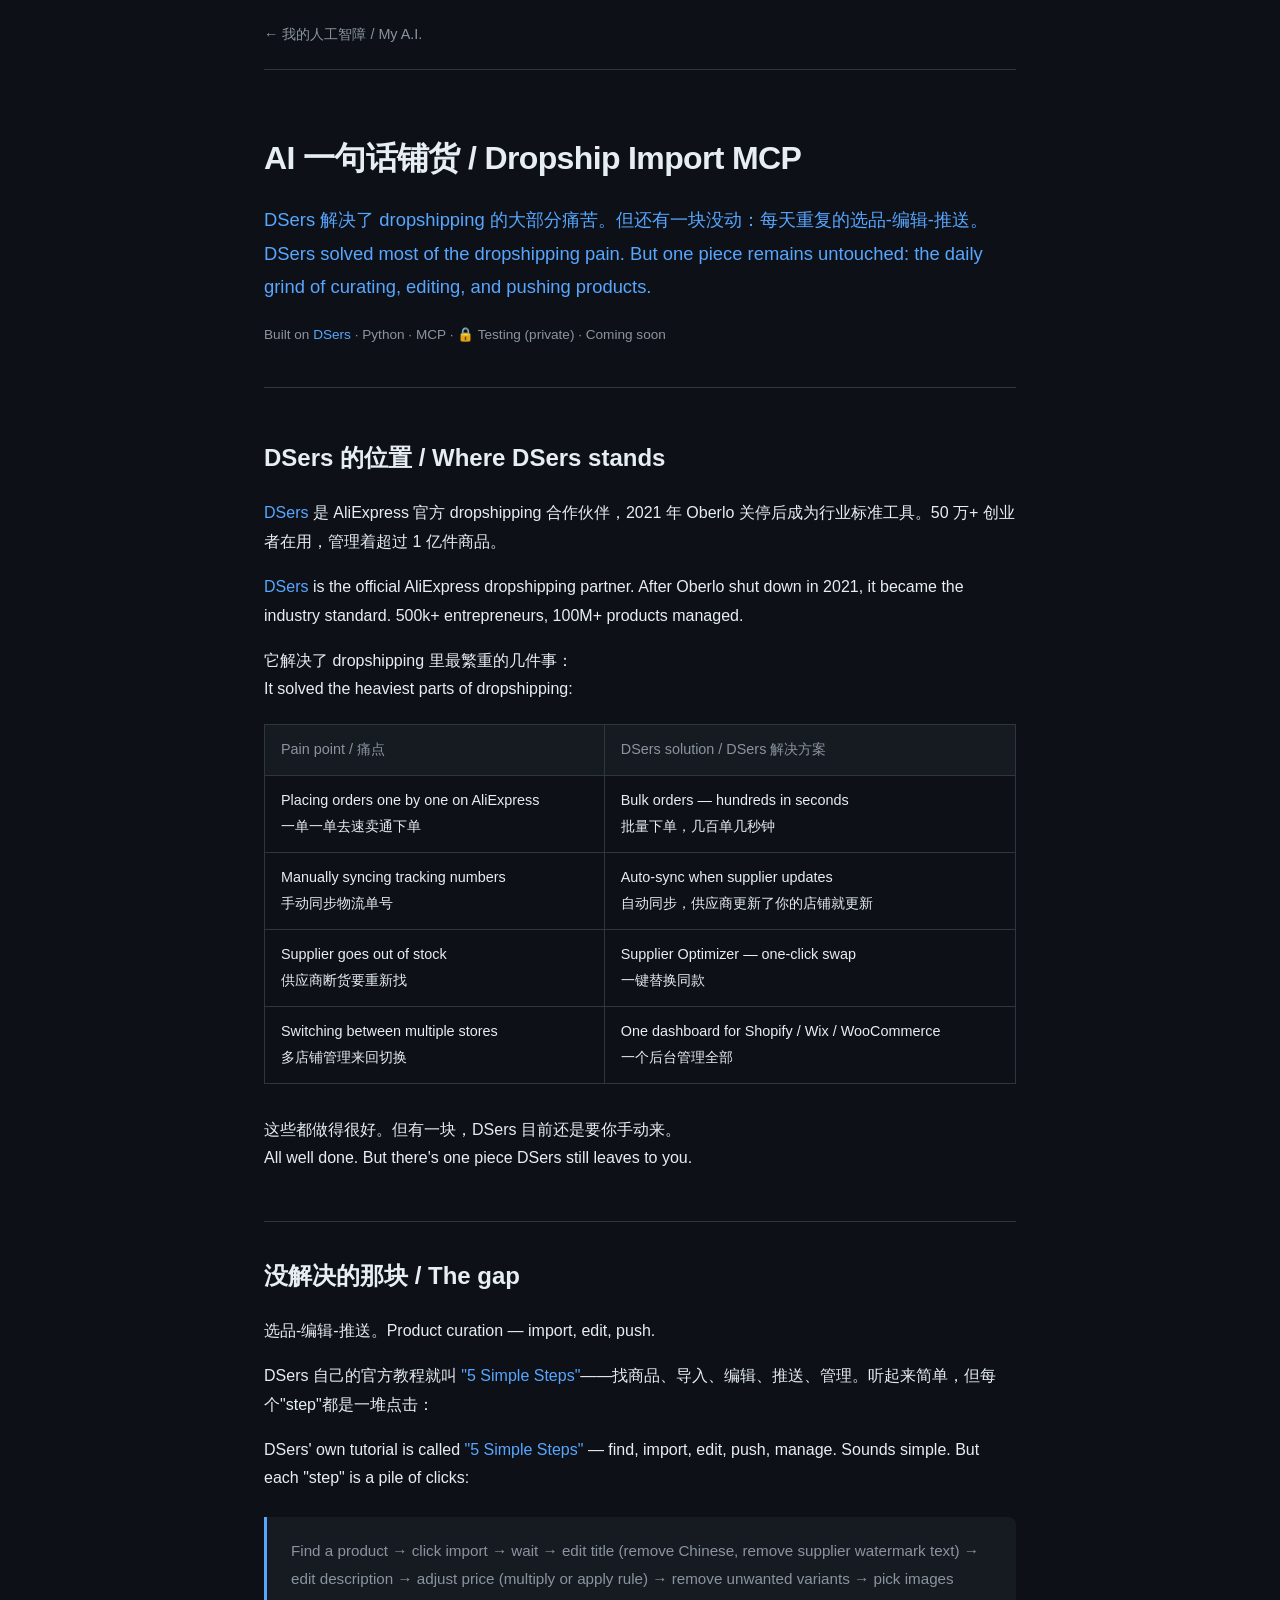
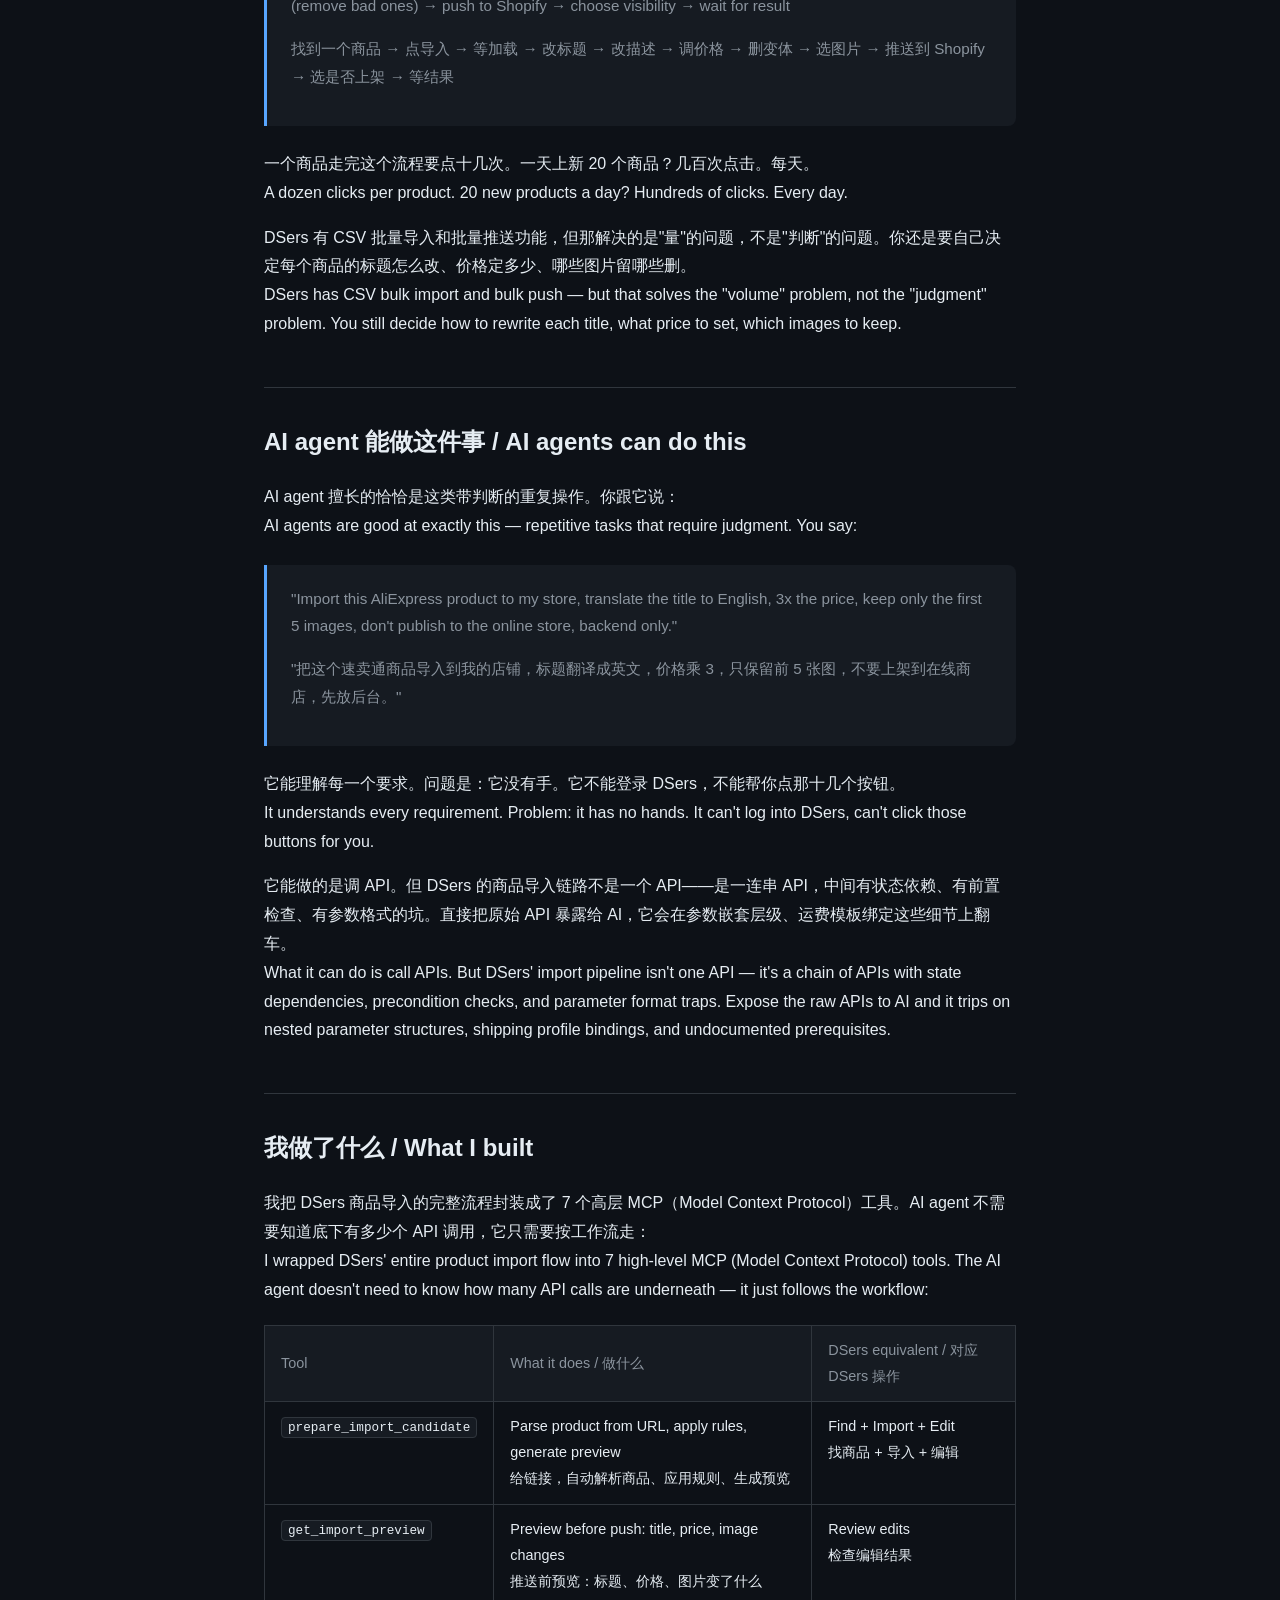
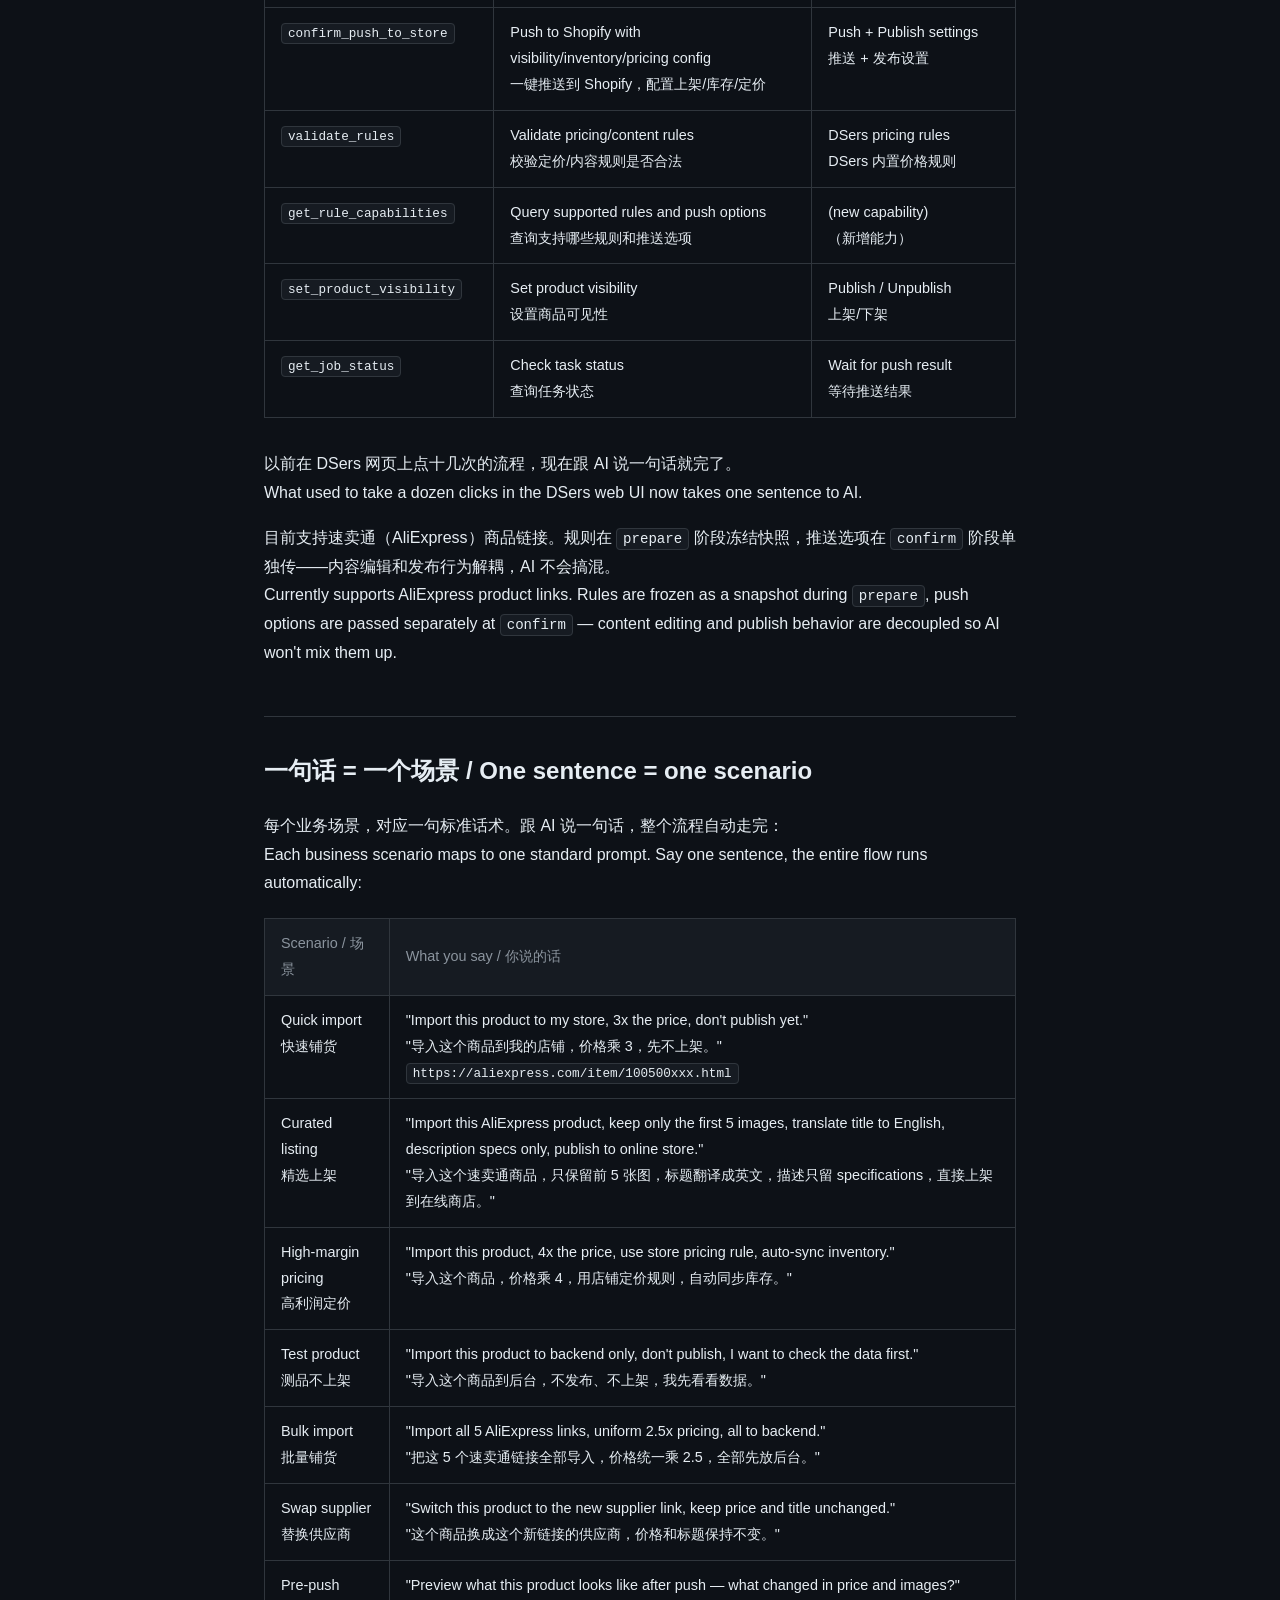
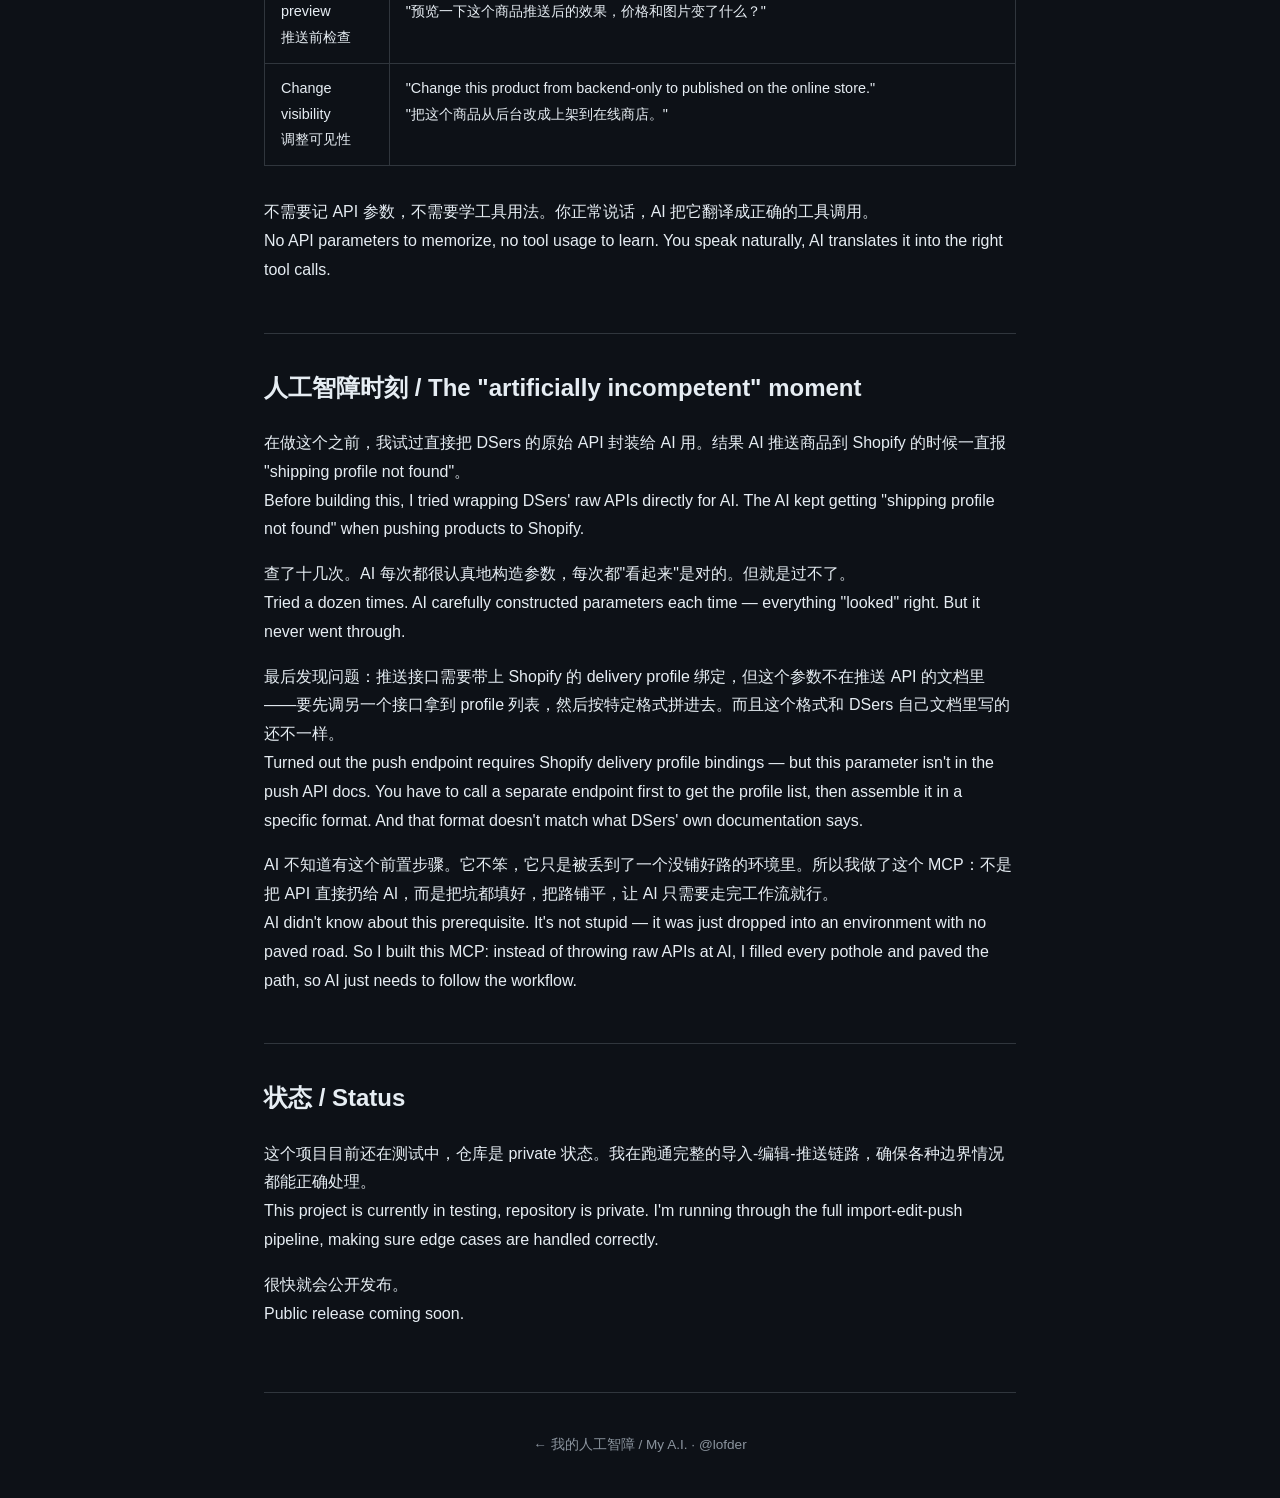
==== dropship-import-mcp/index.html @ 2cf0ccd9 "Initial commit: my-ai-blog with 3 topics - Gateway Stability Patch (网关防崩补丁) - Dropship Import MCP (A" ====
<!DOCTYPE html>
<html lang="zh-CN">
<head>
<meta charset="UTF-8">
<meta name="viewport" content="width=device-width, initial-scale=1.0">
<title>AI 一句话铺货 — 我的人工智障</title>
<link rel="stylesheet" href="../style.css">
</head>
<body>
<div class="container">
  <nav><a href="../">← 我的人工智障 / My A.I.</a></nav>

  <header>
    <h1>AI 一句话铺货 / Dropship Import MCP</h1>
    <div class="subtitle">
      DSers 解决了 dropshipping 的大部分痛苦。但还有一块没动：每天重复的选品-编辑-推送。<br>
      DSers solved most of the dropshipping pain. But one piece remains untouched: the daily grind of curating, editing, and pushing products.
    </div>
    <div class="meta">
      Built on <a href="https://www.dsers.com">DSers</a> · Python · MCP · 🔒 Testing (private) · Coming soon
    </div>
  </header>

  <article>
    <h2>DSers 的位置 / Where DSers stands</h2>

    <p><a href="https://www.dsers.com">DSers</a> 是 AliExpress 官方 dropshipping 合作伙伴，2021 年 Oberlo 关停后成为行业标准工具。50 万+ 创业者在用，管理着超过 1 亿件商品。</p>

    <p><a href="https://www.dsers.com">DSers</a> is the official AliExpress dropshipping partner. After Oberlo shut down in 2021, it became the industry standard. 500k+ entrepreneurs, 100M+ products managed.</p>

    <p>它解决了 dropshipping 里最繁重的几件事：<br>
    It solved the heaviest parts of dropshipping:</p>

    <table class="issue-table">
      <tr><th>Pain point / 痛点</th><th>DSers solution / DSers 解决方案</th></tr>
      <tr><td>Placing orders one by one on AliExpress<br>一单一单去速卖通下单</td><td>Bulk orders — hundreds in seconds<br>批量下单，几百单几秒钟</td></tr>
      <tr><td>Manually syncing tracking numbers<br>手动同步物流单号</td><td>Auto-sync when supplier updates<br>自动同步，供应商更新了你的店铺就更新</td></tr>
      <tr><td>Supplier goes out of stock<br>供应商断货要重新找</td><td>Supplier Optimizer — one-click swap<br>一键替换同款</td></tr>
      <tr><td>Switching between multiple stores<br>多店铺管理来回切换</td><td>One dashboard for Shopify / Wix / WooCommerce<br>一个后台管理全部</td></tr>
    </table>

    <p>这些都做得很好。但有一块，DSers 目前还是要你手动来。<br>
    All well done. But there's one piece DSers still leaves to you.</p>

    <h2>没解决的那块 / The gap</h2>

    <p>选品-编辑-推送。Product curation — import, edit, push.</p>

    <p>DSers 自己的官方教程就叫 <a href="https://www.dsers.com/blog/dsers-for-new-dropshippers-find-import-edit-push-products-in-5-simple-steps/">"5 Simple Steps"</a>——找商品、导入、编辑、推送、管理。听起来简单，但每个"step"都是一堆点击：</p>

    <p>DSers' own tutorial is called <a href="https://www.dsers.com/blog/dsers-for-new-dropshippers-find-import-edit-push-products-in-5-simple-steps/">"5 Simple Steps"</a> — find, import, edit, push, manage. Sounds simple. But each "step" is a pile of clicks:</p>

    <div class="callout">
      <p>Find a product → click import → wait → edit title (remove Chinese, remove supplier watermark text) → edit description → adjust price (multiply or apply rule) → remove unwanted variants → pick images (remove bad ones) → push to Shopify → choose visibility → wait for result</p>
      <p>找到一个商品 → 点导入 → 等加载 → 改标题 → 改描述 → 调价格 → 删变体 → 选图片 → 推送到 Shopify → 选是否上架 → 等结果</p>
    </div>

    <p>一个商品走完这个流程要点十几次。一天上新 20 个商品？几百次点击。每天。<br>
    A dozen clicks per product. 20 new products a day? Hundreds of clicks. Every day.</p>

    <p>DSers 有 CSV 批量导入和批量推送功能，但那解决的是"量"的问题，不是"判断"的问题。你还是要自己决定每个商品的标题怎么改、价格定多少、哪些图片留哪些删。<br>
    DSers has CSV bulk import and bulk push — but that solves the "volume" problem, not the "judgment" problem. You still decide how to rewrite each title, what price to set, which images to keep.</p>

    <h2>AI agent 能做这件事 / AI agents can do this</h2>

    <p>AI agent 擅长的恰恰是这类带判断的重复操作。你跟它说：<br>
    AI agents are good at exactly this — repetitive tasks that require judgment. You say:</p>

    <div class="callout">
      <p>"Import this AliExpress product to my store, translate the title to English, 3x the price, keep only the first 5 images, don't publish to the online store, backend only."</p>
      <p>"把这个速卖通商品导入到我的店铺，标题翻译成英文，价格乘 3，只保留前 5 张图，不要上架到在线商店，先放后台。"</p>
    </div>

    <p>它能理解每一个要求。问题是：它没有手。它不能登录 DSers，不能帮你点那十几个按钮。<br>
    It understands every requirement. Problem: it has no hands. It can't log into DSers, can't click those buttons for you.</p>

    <p>它能做的是调 API。但 DSers 的商品导入链路不是一个 API——是一连串 API，中间有状态依赖、有前置检查、有参数格式的坑。直接把原始 API 暴露给 AI，它会在参数嵌套层级、运费模板绑定这些细节上翻车。<br>
    What it can do is call APIs. But DSers' import pipeline isn't one API — it's a chain of APIs with state dependencies, precondition checks, and parameter format traps. Expose the raw APIs to AI and it trips on nested parameter structures, shipping profile bindings, and undocumented prerequisites.</p>

    <h2>我做了什么 / What I built</h2>

    <p>我把 DSers 商品导入的完整流程封装成了 7 个高层 MCP（Model Context Protocol）工具。AI agent 不需要知道底下有多少个 API 调用，它只需要按工作流走：<br>
    I wrapped DSers' entire product import flow into 7 high-level MCP (Model Context Protocol) tools. The AI agent doesn't need to know how many API calls are underneath — it just follows the workflow:</p>

    <table class="issue-table">
      <tr><th>Tool</th><th>What it does / 做什么</th><th>DSers equivalent / 对应 DSers 操作</th></tr>
      <tr><td><code>prepare_import_candidate</code></td><td>Parse product from URL, apply rules, generate preview<br>给链接，自动解析商品、应用规则、生成预览</td><td>Find + Import + Edit<br>找商品 + 导入 + 编辑</td></tr>
      <tr><td><code>get_import_preview</code></td><td>Preview before push: title, price, image changes<br>推送前预览：标题、价格、图片变了什么</td><td>Review edits<br>检查编辑结果</td></tr>
      <tr><td><code>confirm_push_to_store</code></td><td>Push to Shopify with visibility/inventory/pricing config<br>一键推送到 Shopify，配置上架/库存/定价</td><td>Push + Publish settings<br>推送 + 发布设置</td></tr>
      <tr><td><code>validate_rules</code></td><td>Validate pricing/content rules<br>校验定价/内容规则是否合法</td><td>DSers pricing rules<br>DSers 内置价格规则</td></tr>
      <tr><td><code>get_rule_capabilities</code></td><td>Query supported rules and push options<br>查询支持哪些规则和推送选项</td><td>(new capability)<br>（新增能力）</td></tr>
      <tr><td><code>set_product_visibility</code></td><td>Set product visibility<br>设置商品可见性</td><td>Publish / Unpublish<br>上架/下架</td></tr>
      <tr><td><code>get_job_status</code></td><td>Check task status<br>查询任务状态</td><td>Wait for push result<br>等待推送结果</td></tr>
    </table>

    <p>以前在 DSers 网页上点十几次的流程，现在跟 AI 说一句话就完了。<br>
    What used to take a dozen clicks in the DSers web UI now takes one sentence to AI.</p>

    <p>目前支持速卖通（AliExpress）商品链接。规则在 <code>prepare</code> 阶段冻结快照，推送选项在 <code>confirm</code> 阶段单独传——内容编辑和发布行为解耦，AI 不会搞混。<br>
    Currently supports AliExpress product links. Rules are frozen as a snapshot during <code>prepare</code>, push options are passed separately at <code>confirm</code> — content editing and publish behavior are decoupled so AI won't mix them up.</p>

    <h2>一句话 = 一个场景 / One sentence = one scenario</h2>

    <p>每个业务场景，对应一句标准话术。跟 AI 说一句话，整个流程自动走完：<br>
    Each business scenario maps to one standard prompt. Say one sentence, the entire flow runs automatically:</p>

    <table class="issue-table">
      <tr><th>Scenario / 场景</th><th>What you say / 你说的话</th></tr>
      <tr><td>Quick import<br>快速铺货</td><td>"Import this product to my store, 3x the price, don't publish yet."<br>"导入这个商品到我的店铺，价格乘 3，先不上架。"<br><code>https://aliexpress.com/item/100500xxx.html</code></td></tr>
      <tr><td>Curated listing<br>精选上架</td><td>"Import this AliExpress product, keep only the first 5 images, translate title to English, description specs only, publish to online store."<br>"导入这个速卖通商品，只保留前 5 张图，标题翻译成英文，描述只留 specifications，直接上架到在线商店。"</td></tr>
      <tr><td>High-margin pricing<br>高利润定价</td><td>"Import this product, 4x the price, use store pricing rule, auto-sync inventory."<br>"导入这个商品，价格乘 4，用店铺定价规则，自动同步库存。"</td></tr>
      <tr><td>Test product<br>测品不上架</td><td>"Import this product to backend only, don't publish, I want to check the data first."<br>"导入这个商品到后台，不发布、不上架，我先看看数据。"</td></tr>
      <tr><td>Bulk import<br>批量铺货</td><td>"Import all 5 AliExpress links, uniform 2.5x pricing, all to backend."<br>"把这 5 个速卖通链接全部导入，价格统一乘 2.5，全部先放后台。"</td></tr>
      <tr><td>Swap supplier<br>替换供应商</td><td>"Switch this product to the new supplier link, keep price and title unchanged."<br>"这个商品换成这个新链接的供应商，价格和标题保持不变。"</td></tr>
      <tr><td>Pre-push preview<br>推送前检查</td><td>"Preview what this product looks like after push — what changed in price and images?"<br>"预览一下这个商品推送后的效果，价格和图片变了什么？"</td></tr>
      <tr><td>Change visibility<br>调整可见性</td><td>"Change this product from backend-only to published on the online store."<br>"把这个商品从后台改成上架到在线商店。"</td></tr>
    </table>

    <p>不需要记 API 参数，不需要学工具用法。你正常说话，AI 把它翻译成正确的工具调用。<br>
    No API parameters to memorize, no tool usage to learn. You speak naturally, AI translates it into the right tool calls.</p>

    <h2>人工智障时刻 / The "artificially incompetent" moment</h2>

    <p>在做这个之前，我试过直接把 DSers 的原始 API 封装给 AI 用。结果 AI 推送商品到 Shopify 的时候一直报 "shipping profile not found"。<br>
    Before building this, I tried wrapping DSers' raw APIs directly for AI. The AI kept getting "shipping profile not found" when pushing products to Shopify.</p>

    <p>查了十几次。AI 每次都很认真地构造参数，每次都"看起来"是对的。但就是过不了。<br>
    Tried a dozen times. AI carefully constructed parameters each time — everything "looked" right. But it never went through.</p>

    <p>最后发现问题：推送接口需要带上 Shopify 的 delivery profile 绑定，但这个参数不在推送 API 的文档里——要先调另一个接口拿到 profile 列表，然后按特定格式拼进去。而且这个格式和 DSers 自己文档里写的还不一样。<br>
    Turned out the push endpoint requires Shopify delivery profile bindings — but this parameter isn't in the push API docs. You have to call a separate endpoint first to get the profile list, then assemble it in a specific format. And that format doesn't match what DSers' own documentation says.</p>

    <p>AI 不知道有这个前置步骤。它不笨，它只是被丢到了一个没铺好路的环境里。所以我做了这个 MCP：不是把 API 直接扔给 AI，而是把坑都填好，把路铺平，让 AI 只需要走完工作流就行。<br>
    AI didn't know about this prerequisite. It's not stupid — it was just dropped into an environment with no paved road. So I built this MCP: instead of throwing raw APIs at AI, I filled every pothole and paved the path, so AI just needs to follow the workflow.</p>

    <h2>状态 / Status</h2>

    <p>这个项目目前还在测试中，仓库是 private 状态。我在跑通完整的导入-编辑-推送链路，确保各种边界情况都能正确处理。<br>
    This project is currently in testing, repository is private. I'm running through the full import-edit-push pipeline, making sure edge cases are handled correctly.</p>

    <p>很快就会公开发布。<br>
    Public release coming soon.</p>

  </article>

  <footer>
    <a href="../">← 我的人工智障 / My A.I.</a> · <a href="https://github.com/lofder">@lofder</a>
  </footer>
</div>
</body>
</html>
---- style.css ----
:root {
  --bg: #0d1117;
  --surface: #161b22;
  --border: #30363d;
  --text: #e6edf3;
  --text-secondary: #8b949e;
  --accent: #58a6ff;
  --accent-hover: #79c0ff;
  --tag-bg: #1f2937;
  --tag-text: #9ca3af;
  --red: #f85149;
  --green: #3fb950;
  --yellow: #d29922;
}

* { margin: 0; padding: 0; box-sizing: border-box; }

body {
  font-family: -apple-system, BlinkMacSystemFont, "Segoe UI", "Noto Sans SC", sans-serif;
  background: var(--bg);
  color: var(--text);
  line-height: 1.8;
}

.container { max-width: 800px; margin: 0 auto; padding: 0 24px; }

/* --- Navigation (article pages) --- */
nav {
  padding: 20px 0;
  border-bottom: 1px solid var(--border);
}
nav a {
  color: var(--text-secondary);
  text-decoration: none;
  font-size: 0.9em;
}
nav a:hover { color: var(--accent); }

/* --- Header --- */
header {
  padding: 60px 0 40px;
  border-bottom: 1px solid var(--border);
}

header h1 {
  font-size: 2em;
  font-weight: 700;
  margin-bottom: 16px;
  letter-spacing: -0.02em;
}

header h1 .zh { display: block; }
header h1 .en {
  display: block;
  font-size: 0.55em;
  color: var(--text-secondary);
  font-weight: 400;
  margin-top: 8px;
}

header .tagline {
  font-size: 1.1em;
  color: var(--text-secondary);
  max-width: 560px;
  margin: 0 auto;
}

header .subtitle {
  font-size: 1.15em;
  color: var(--accent);
  font-weight: 500;
  margin-bottom: 20px;
}

header .meta {
  font-size: 0.85em;
  color: var(--text-secondary);
}
header .meta a { color: var(--accent); text-decoration: none; }

/* --- Homepage: topics --- */
.topics {
  padding: 60px 0;
}

.topics h2 {
  font-size: 1.1em;
  color: var(--text-secondary);
  font-weight: 400;
  text-transform: uppercase;
  letter-spacing: 0.08em;
  margin-bottom: 32px;
}

.topic-card {
  display: block;
  background: var(--surface);
  border: 1px solid var(--border);
  border-radius: 12px;
  padding: 32px;
  margin-bottom: 20px;
  text-decoration: none;
  color: var(--text);
  transition: border-color 0.2s, transform 0.2s;
}

.topic-card:hover {
  border-color: var(--accent);
  transform: translateY(-2px);
}

.topic-card h3 {
  font-size: 1.4em;
  margin-bottom: 12px;
  color: var(--accent);
}

.topic-card p {
  color: var(--text-secondary);
  font-size: 0.95em;
  margin-bottom: 16px;
}

.topic-card .tags {
  display: flex;
  gap: 8px;
  flex-wrap: wrap;
}

.topic-card .tag {
  font-size: 0.75em;
  padding: 4px 10px;
  background: var(--tag-bg);
  color: var(--tag-text);
  border-radius: 20px;
}

/* --- Homepage: about --- */
.about {
  padding: 60px 0;
  border-top: 1px solid var(--border);
}

.about h2 {
  font-size: 1.3em;
  margin-bottom: 20px;
}

.about p {
  color: var(--text-secondary);
  margin-bottom: 16px;
}

.about a { color: var(--accent); text-decoration: none; }
.about a:hover { color: var(--accent-hover); text-decoration: underline; }

/* --- Article pages --- */
article { padding: 48px 0; }

article h2 {
  font-size: 1.5em;
  margin: 48px 0 20px;
  padding-top: 32px;
  border-top: 1px solid var(--border);
}

article h2:first-child { border-top: none; padding-top: 0; margin-top: 0; }

article h3 {
  font-size: 1.15em;
  margin: 32px 0 12px;
  color: var(--accent);
}

article p {
  margin-bottom: 16px;
  color: var(--text);
}

article p.secondary { color: var(--text-secondary); }

article ul, article ol {
  margin: 0 0 16px 24px;
  color: var(--text);
}

article li { margin-bottom: 6px; }

article a { color: var(--accent); text-decoration: none; }
article a:hover { text-decoration: underline; }

article code {
  font-family: "SF Mono", "Fira Code", monospace;
  font-size: 0.88em;
  background: var(--surface);
  padding: 2px 6px;
  border-radius: 4px;
  border: 1px solid var(--border);
}

article pre {
  background: var(--surface);
  border: 1px solid var(--border);
  border-radius: 8px;
  padding: 20px;
  overflow-x: auto;
  margin: 16px 0 24px;
  font-family: "SF Mono", "Fira Code", monospace;
  font-size: 0.88em;
  line-height: 1.6;
}

article pre code {
  background: none;
  border: none;
  padding: 0;
}

/* --- Tables --- */
.issue-table {
  width: 100%;
  border-collapse: collapse;
  margin: 20px 0 32px;
  font-size: 0.9em;
}

.issue-table th {
  text-align: left;
  padding: 12px 16px;
  background: var(--surface);
  border: 1px solid var(--border);
  color: var(--text-secondary);
  font-weight: 500;
}

.issue-table td {
  padding: 12px 16px;
  border: 1px solid var(--border);
  vertical-align: top;
}

.issue-table td a { color: var(--accent); }

/* --- Compare grid (2x2 cards) --- */
.compare-grid {
  display: grid;
  grid-template-columns: 1fr 1fr;
  gap: 16px;
  margin: 20px 0 32px;
}

.compare-card {
  background: var(--surface);
  border: 1px solid var(--border);
  border-radius: 10px;
  padding: 24px;
}

.compare-card h4 {
  font-size: 1em;
  margin-bottom: 10px;
}

.compare-card p {
  font-size: 0.9em;
  color: var(--text-secondary);
  margin-bottom: 12px;
}

.compare-card .ref {
  font-size: 0.8em;
  color: var(--text-secondary);
}

.compare-card .ref a { color: var(--accent); }

/* --- Before/After table --- */
.before-after {
  width: 100%;
  border-collapse: collapse;
  margin: 20px 0 32px;
}

.before-after th {
  padding: 12px 16px;
  text-align: left;
  font-weight: 600;
}

.before-after th:first-child {
  background: rgba(248, 81, 73, 0.1);
  color: var(--red);
  border: 1px solid rgba(248, 81, 73, 0.2);
}

.before-after th:last-child {
  background: rgba(63, 185, 80, 0.1);
  color: var(--green);
  border: 1px solid rgba(63, 185, 80, 0.2);
}

.before-after td {
  padding: 10px 16px;
  border: 1px solid var(--border);
  font-size: 0.9em;
}

/* --- Callout box --- */
.callout {
  background: var(--surface);
  border-left: 3px solid var(--accent);
  padding: 20px 24px;
  margin: 24px 0;
  border-radius: 0 8px 8px 0;
}

.callout.warn { border-left-color: var(--yellow); }

.callout p {
  font-size: 0.95em;
  color: var(--text-secondary);
}

/* --- Footer --- */
footer {
  padding: 40px 0;
  text-align: center;
  color: var(--text-secondary);
  font-size: 0.85em;
  border-top: 1px solid var(--border);
}

footer a { color: var(--text-secondary); text-decoration: none; }
footer a:hover { color: var(--accent); }

/* --- Responsive --- */
@media (max-width: 640px) {
  .compare-grid { grid-template-columns: 1fr; }
  header h1 { font-size: 1.5em; }
  .topic-card { padding: 24px; }
  header { padding: 48px 0 32px; }
}
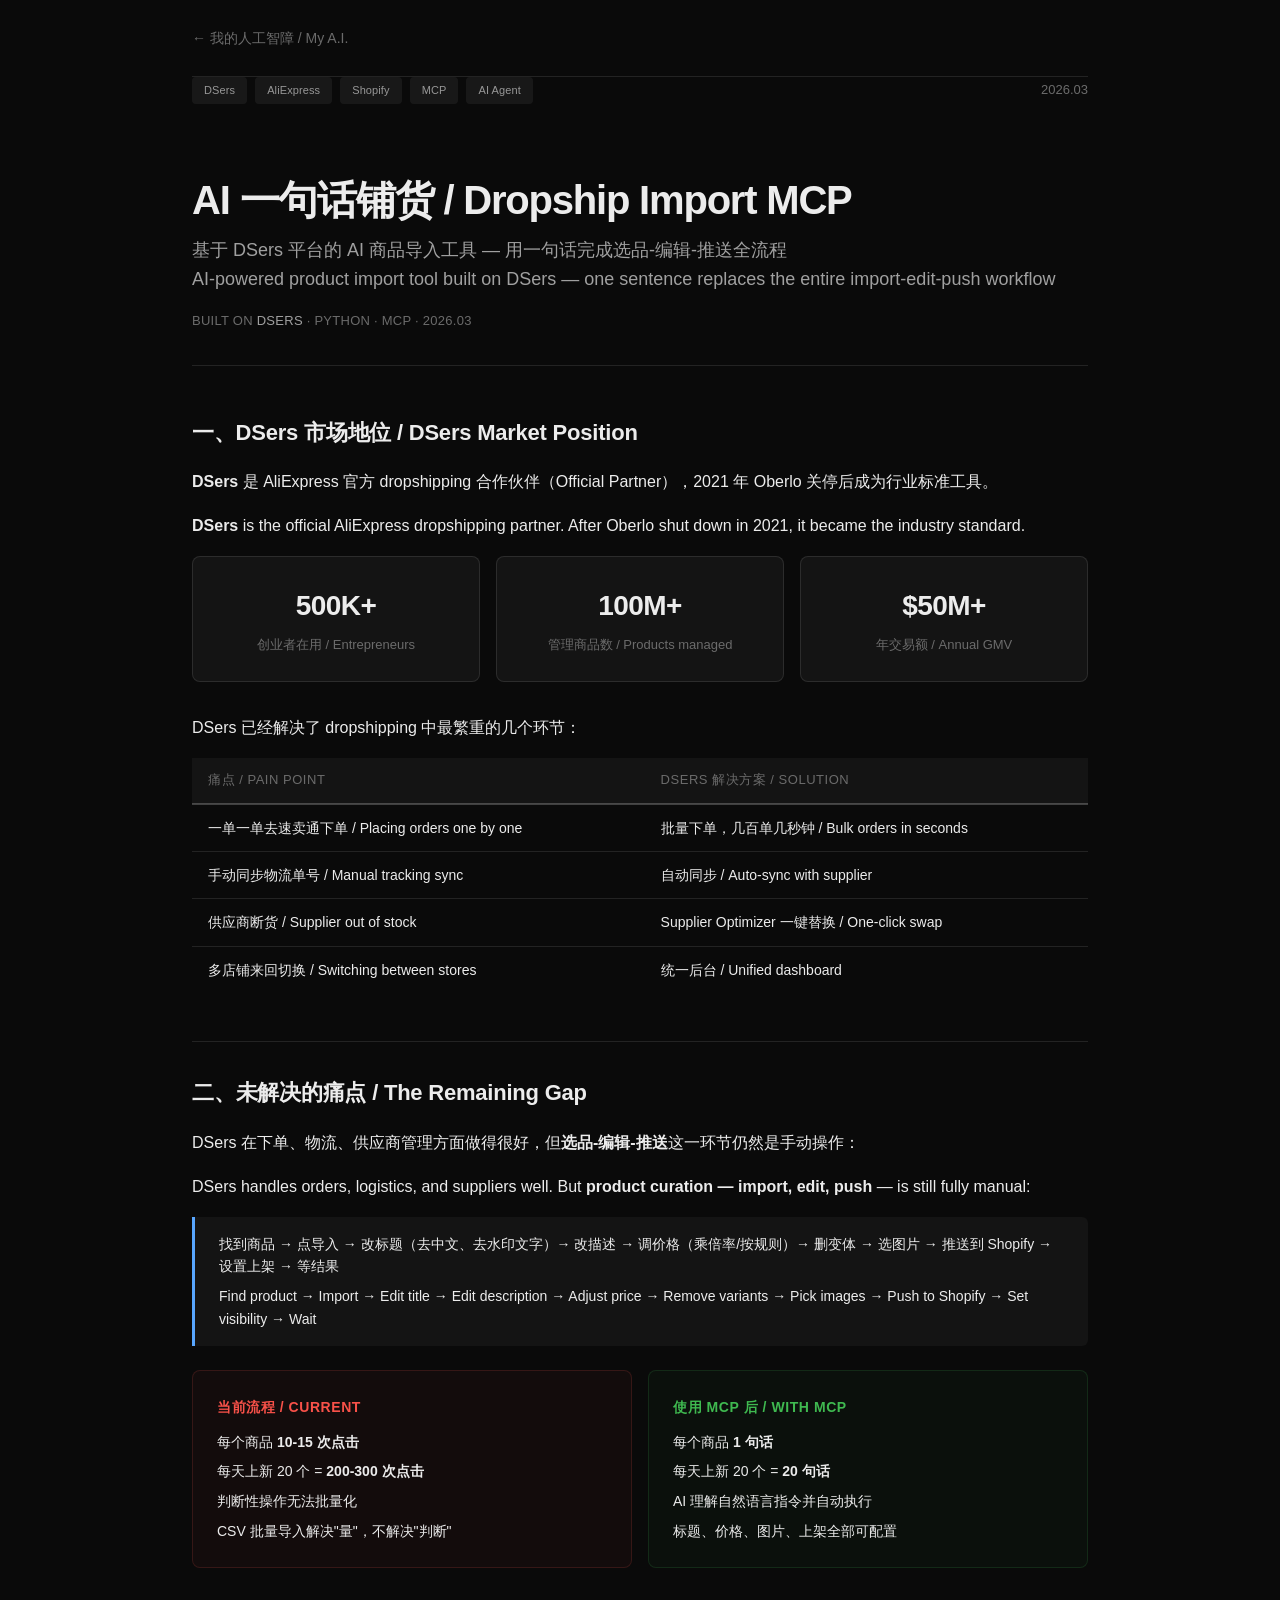
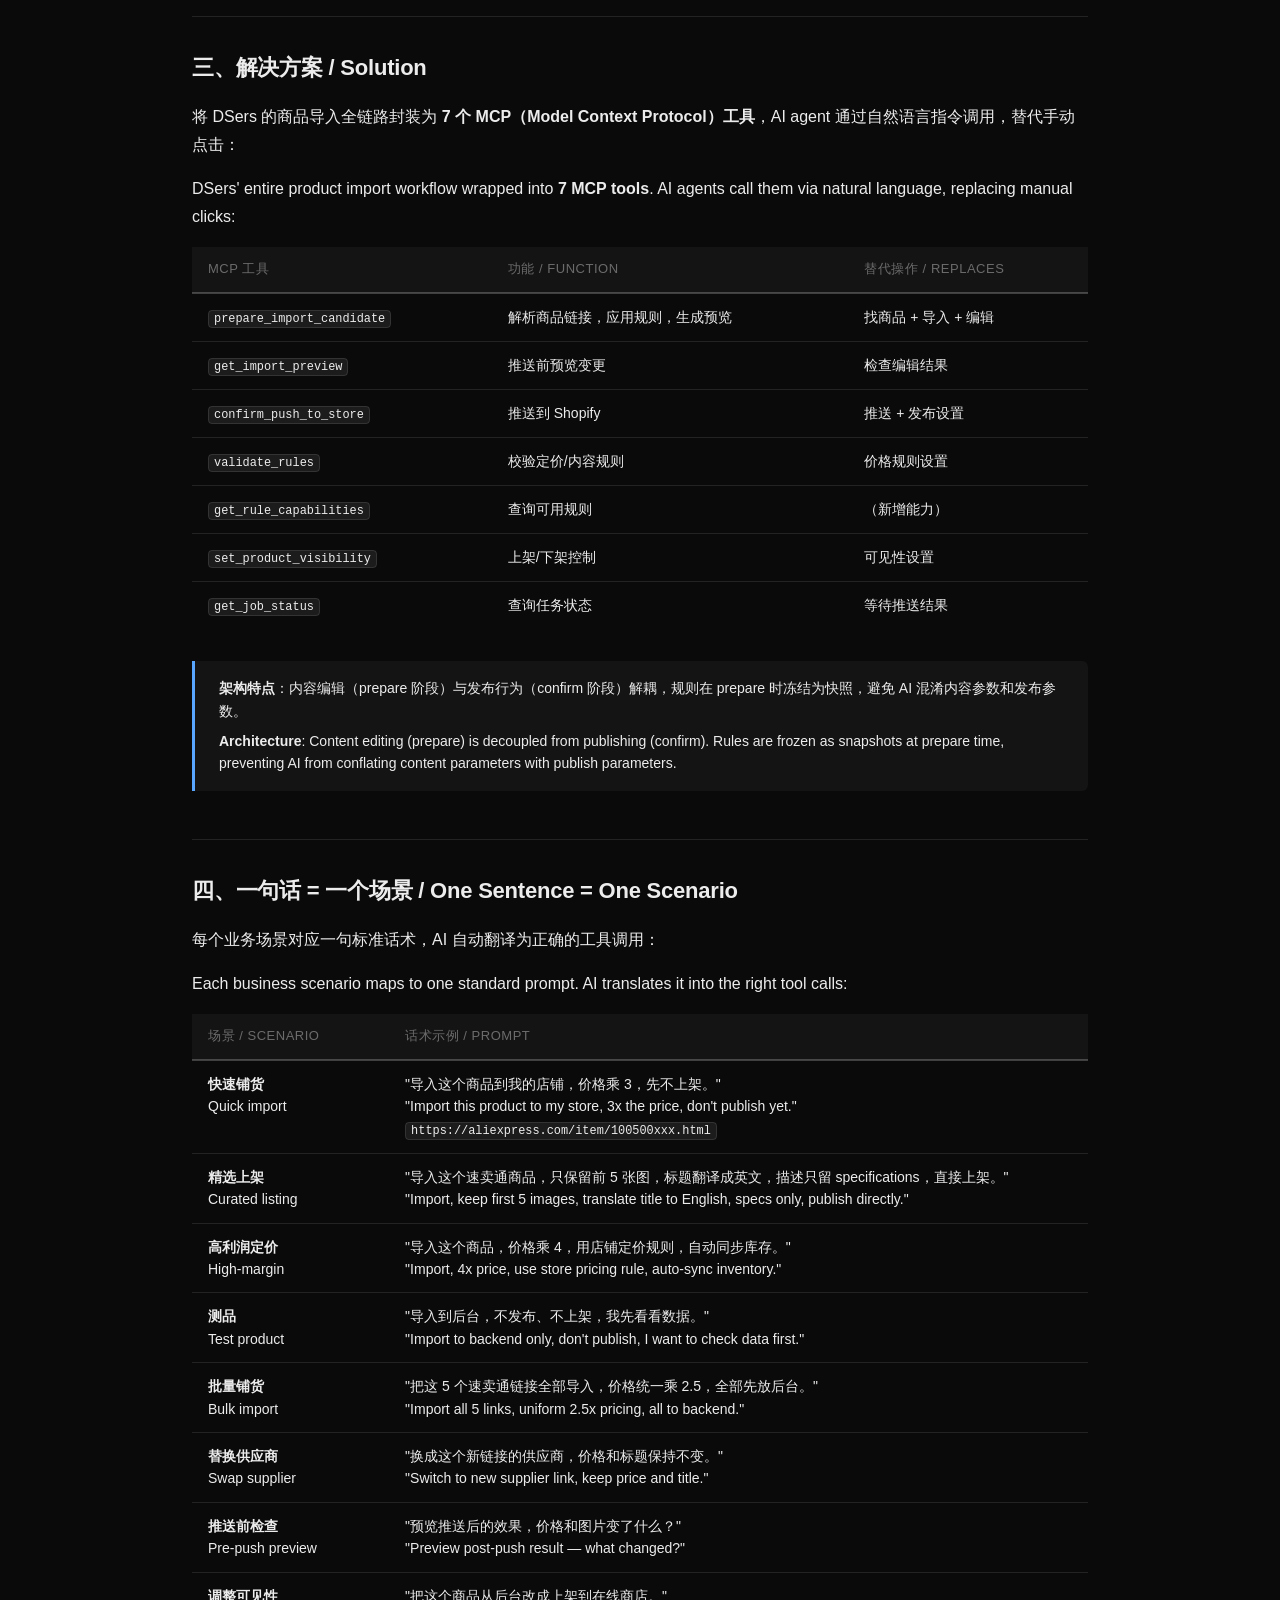
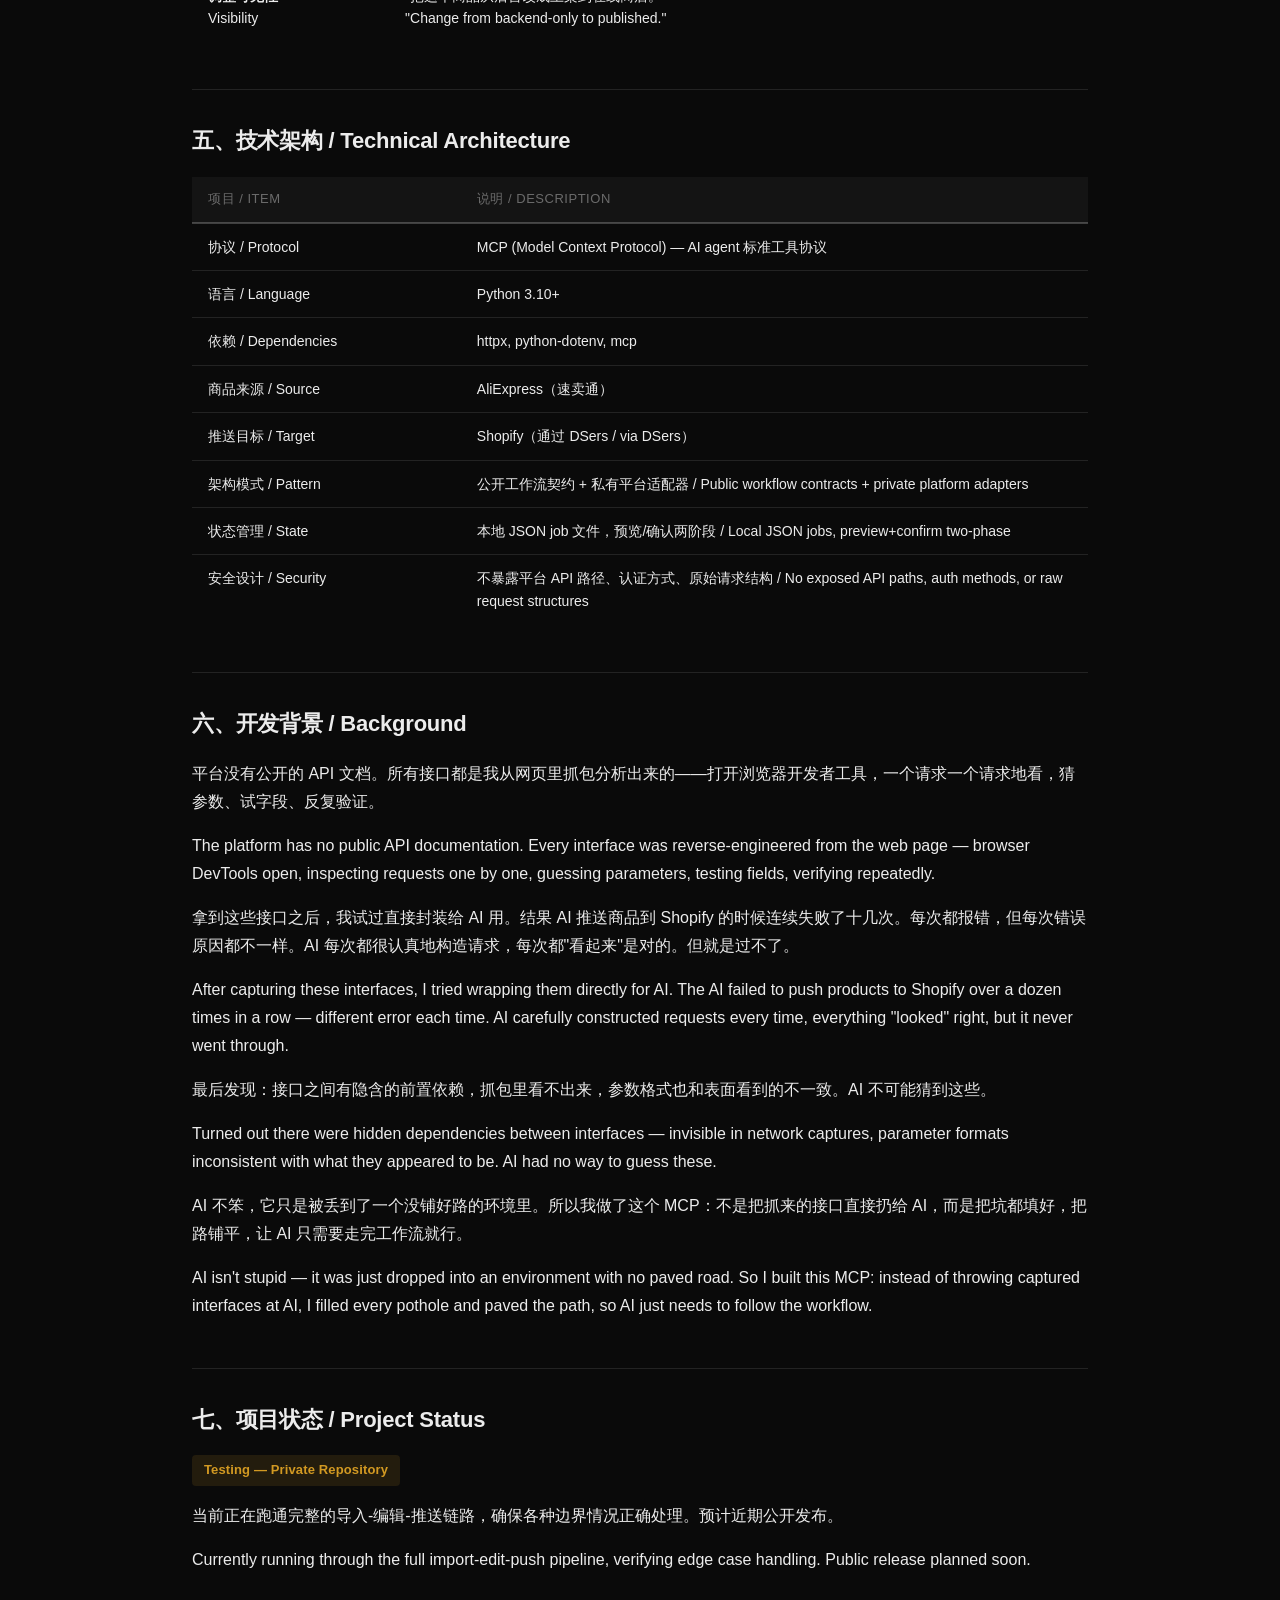
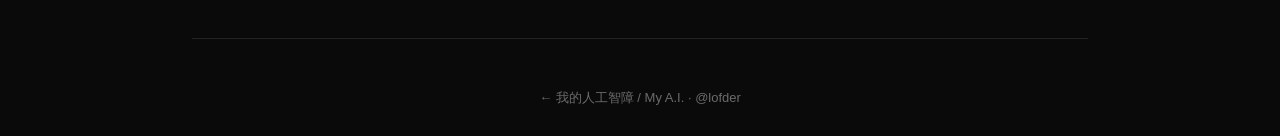
==== commit aed2fcdb: "update blog content and styles" ====
--- a/dropship-import-mcp/index.html
+++ b/dropship-import-mcp/index.html
@@ -7,139 +7,187 @@
 <link rel="stylesheet" href="../style.css">
 </head>
 <body>
+
 <div class="container">
   <nav><a href="../">← 我的人工智障 / My A.I.</a></nav>
+
+  <div class="header-meta">
+    <div class="tags">
+      <span class="tag">DSers</span>
+      <span class="tag">AliExpress</span>
+      <span class="tag">Shopify</span>
+      <span class="tag">MCP</span>
+      <span class="tag">AI Agent</span>
+    </div>
+    <div class="date">2026.03</div>
+  </div>
 
   <header>
     <h1>AI 一句话铺货 / Dropship Import MCP</h1>
     <div class="subtitle">
-      DSers 解决了 dropshipping 的大部分痛苦。但还有一块没动：每天重复的选品-编辑-推送。<br>
-      DSers solved most of the dropshipping pain. But one piece remains untouched: the daily grind of curating, editing, and pushing products.
+      基于 DSers 平台的 AI 商品导入工具 — 用一句话完成选品-编辑-推送全流程<br>
+      AI-powered product import tool built on DSers — one sentence replaces the entire import-edit-push workflow
     </div>
     <div class="meta">
-      Built on <a href="https://www.dsers.com">DSers</a> · Python · MCP · 🔒 Testing (private) · Coming soon
+      Built on <a href="https://www.dsers.com">DSers</a> · Python · MCP · 2026.03
     </div>
   </header>
 
   <article>
-    <h2>DSers 的位置 / Where DSers stands</h2>
-
-    <p><a href="https://www.dsers.com">DSers</a> 是 AliExpress 官方 dropshipping 合作伙伴，2021 年 Oberlo 关停后成为行业标准工具。50 万+ 创业者在用，管理着超过 1 亿件商品。</p>
-
-    <p><a href="https://www.dsers.com">DSers</a> is the official AliExpress dropshipping partner. After Oberlo shut down in 2021, it became the industry standard. 500k+ entrepreneurs, 100M+ products managed.</p>
-
-    <p>它解决了 dropshipping 里最繁重的几件事：<br>
-    It solved the heaviest parts of dropshipping:</p>
-
-    <table class="issue-table">
-      <tr><th>Pain point / 痛点</th><th>DSers solution / DSers 解决方案</th></tr>
-      <tr><td>Placing orders one by one on AliExpress<br>一单一单去速卖通下单</td><td>Bulk orders — hundreds in seconds<br>批量下单，几百单几秒钟</td></tr>
-      <tr><td>Manually syncing tracking numbers<br>手动同步物流单号</td><td>Auto-sync when supplier updates<br>自动同步，供应商更新了你的店铺就更新</td></tr>
-      <tr><td>Supplier goes out of stock<br>供应商断货要重新找</td><td>Supplier Optimizer — one-click swap<br>一键替换同款</td></tr>
-      <tr><td>Switching between multiple stores<br>多店铺管理来回切换</td><td>One dashboard for Shopify / Wix / WooCommerce<br>一个后台管理全部</td></tr>
-    </table>
-
-    <p>这些都做得很好。但有一块，DSers 目前还是要你手动来。<br>
-    All well done. But there's one piece DSers still leaves to you.</p>
-
-    <h2>没解决的那块 / The gap</h2>
-
-    <p>选品-编辑-推送。Product curation — import, edit, push.</p>
-
-    <p>DSers 自己的官方教程就叫 <a href="https://www.dsers.com/blog/dsers-for-new-dropshippers-find-import-edit-push-products-in-5-simple-steps/">"5 Simple Steps"</a>——找商品、导入、编辑、推送、管理。听起来简单，但每个"step"都是一堆点击：</p>
-
-    <p>DSers' own tutorial is called <a href="https://www.dsers.com/blog/dsers-for-new-dropshippers-find-import-edit-push-products-in-5-simple-steps/">"5 Simple Steps"</a> — find, import, edit, push, manage. Sounds simple. But each "step" is a pile of clicks:</p>
+
+    <h2>一、DSers 市场地位 / DSers Market Position</h2>
+
+    <p><strong>DSers</strong> 是 AliExpress 官方 dropshipping 合作伙伴（Official Partner），2021 年 Oberlo 关停后成为行业标准工具。</p>
+    <p><strong>DSers</strong> is the official AliExpress dropshipping partner. After Oberlo shut down in 2021, it became the industry standard.</p>
+
+    <div class="metric-row">
+      <div class="metric-item">
+        <span class="num">500K+</span>
+        <span class="label">创业者在用 / Entrepreneurs</span>
+      </div>
+      <div class="metric-item">
+        <span class="num">100M+</span>
+        <span class="label">管理商品数 / Products managed</span>
+      </div>
+      <div class="metric-item">
+        <span class="num">$50M+</span>
+        <span class="label">年交易额 / Annual GMV</span>
+      </div>
+    </div>
+
+    <p>DSers 已经解决了 dropshipping 中最繁重的几个环节：</p>
+
+    <table>
+      <tr><th>痛点 / Pain Point</th><th>DSers 解决方案 / Solution</th></tr>
+      <tr><td>一单一单去速卖通下单 / Placing orders one by one</td><td>批量下单，几百单几秒钟 / Bulk orders in seconds</td></tr>
+      <tr><td>手动同步物流单号 / Manual tracking sync</td><td>自动同步 / Auto-sync with supplier</td></tr>
+      <tr><td>供应商断货 / Supplier out of stock</td><td>Supplier Optimizer 一键替换 / One-click swap</td></tr>
+      <tr><td>多店铺来回切换 / Switching between stores</td><td>统一后台 / Unified dashboard</td></tr>
+    </table>
+
+    <h2>二、未解决的痛点 / The Remaining Gap</h2>
+
+    <p>DSers 在下单、物流、供应商管理方面做得很好，但<strong>选品-编辑-推送</strong>这一环节仍然是手动操作：</p>
+    <p>DSers handles orders, logistics, and suppliers well. But <strong>product curation — import, edit, push</strong> — is still fully manual:</p>
+
+    <div class="highlight-box">
+      <p>找到商品 → 点导入 → 改标题（去中文、去水印文字）→ 改描述 → 调价格（乘倍率/按规则）→ 删变体 → 选图片 → 推送到 Shopify → 设置上架 → 等结果</p>
+      <p>Find product → Import → Edit title → Edit description → Adjust price → Remove variants → Pick images → Push to Shopify → Set visibility → Wait</p>
+    </div>
+
+    <div class="comparison-row">
+      <div class="comparison-col before">
+        <h4>当前流程 / Current</h4>
+        <p>每个商品 <strong>10-15 次点击</strong></p>
+        <p>每天上新 20 个 = <strong>200-300 次点击</strong></p>
+        <p>判断性操作无法批量化</p>
+        <p>CSV 批量导入解决"量"，不解决"判断"</p>
+      </div>
+      <div class="comparison-col after">
+        <h4>使用 MCP 后 / With MCP</h4>
+        <p>每个商品 <strong>1 句话</strong></p>
+        <p>每天上新 20 个 = <strong>20 句话</strong></p>
+        <p>AI 理解自然语言指令并自动执行</p>
+        <p>标题、价格、图片、上架全部可配置</p>
+      </div>
+    </div>
+
+    <h2>三、解决方案 / Solution</h2>
+
+    <p>将 DSers 的商品导入全链路封装为 <strong>7 个 MCP（Model Context Protocol）工具</strong>，AI agent 通过自然语言指令调用，替代手动点击：</p>
+    <p>DSers' entire product import workflow wrapped into <strong>7 MCP tools</strong>. AI agents call them via natural language, replacing manual clicks:</p>
+
+    <table>
+      <tr><th>MCP 工具</th><th>功能 / Function</th><th>替代操作 / Replaces</th></tr>
+      <tr><td><code>prepare_import_candidate</code></td><td>解析商品链接，应用规则，生成预览</td><td>找商品 + 导入 + 编辑</td></tr>
+      <tr><td><code>get_import_preview</code></td><td>推送前预览变更</td><td>检查编辑结果</td></tr>
+      <tr><td><code>confirm_push_to_store</code></td><td>推送到 Shopify</td><td>推送 + 发布设置</td></tr>
+      <tr><td><code>validate_rules</code></td><td>校验定价/内容规则</td><td>价格规则设置</td></tr>
+      <tr><td><code>get_rule_capabilities</code></td><td>查询可用规则</td><td>（新增能力）</td></tr>
+      <tr><td><code>set_product_visibility</code></td><td>上架/下架控制</td><td>可见性设置</td></tr>
+      <tr><td><code>get_job_status</code></td><td>查询任务状态</td><td>等待推送结果</td></tr>
+    </table>
 
     <div class="callout">
-      <p>Find a product → click import → wait → edit title (remove Chinese, remove supplier watermark text) → edit description → adjust price (multiply or apply rule) → remove unwanted variants → pick images (remove bad ones) → push to Shopify → choose visibility → wait for result</p>
-      <p>找到一个商品 → 点导入 → 等加载 → 改标题 → 改描述 → 调价格 → 删变体 → 选图片 → 推送到 Shopify → 选是否上架 → 等结果</p>
-    </div>
-
-    <p>一个商品走完这个流程要点十几次。一天上新 20 个商品？几百次点击。每天。<br>
-    A dozen clicks per product. 20 new products a day? Hundreds of clicks. Every day.</p>
-
-    <p>DSers 有 CSV 批量导入和批量推送功能，但那解决的是"量"的问题，不是"判断"的问题。你还是要自己决定每个商品的标题怎么改、价格定多少、哪些图片留哪些删。<br>
-    DSers has CSV bulk import and bulk push — but that solves the "volume" problem, not the "judgment" problem. You still decide how to rewrite each title, what price to set, which images to keep.</p>
-
-    <h2>AI agent 能做这件事 / AI agents can do this</h2>
-
-    <p>AI agent 擅长的恰恰是这类带判断的重复操作。你跟它说：<br>
-    AI agents are good at exactly this — repetitive tasks that require judgment. You say:</p>
-
-    <div class="callout">
-      <p>"Import this AliExpress product to my store, translate the title to English, 3x the price, keep only the first 5 images, don't publish to the online store, backend only."</p>
-      <p>"把这个速卖通商品导入到我的店铺，标题翻译成英文，价格乘 3，只保留前 5 张图，不要上架到在线商店，先放后台。"</p>
-    </div>
-
-    <p>它能理解每一个要求。问题是：它没有手。它不能登录 DSers，不能帮你点那十几个按钮。<br>
-    It understands every requirement. Problem: it has no hands. It can't log into DSers, can't click those buttons for you.</p>
-
-    <p>它能做的是调 API。但 DSers 的商品导入链路不是一个 API——是一连串 API，中间有状态依赖、有前置检查、有参数格式的坑。直接把原始 API 暴露给 AI，它会在参数嵌套层级、运费模板绑定这些细节上翻车。<br>
-    What it can do is call APIs. But DSers' import pipeline isn't one API — it's a chain of APIs with state dependencies, precondition checks, and parameter format traps. Expose the raw APIs to AI and it trips on nested parameter structures, shipping profile bindings, and undocumented prerequisites.</p>
-
-    <h2>我做了什么 / What I built</h2>
-
-    <p>我把 DSers 商品导入的完整流程封装成了 7 个高层 MCP（Model Context Protocol）工具。AI agent 不需要知道底下有多少个 API 调用，它只需要按工作流走：<br>
-    I wrapped DSers' entire product import flow into 7 high-level MCP (Model Context Protocol) tools. The AI agent doesn't need to know how many API calls are underneath — it just follows the workflow:</p>
-
-    <table class="issue-table">
-      <tr><th>Tool</th><th>What it does / 做什么</th><th>DSers equivalent / 对应 DSers 操作</th></tr>
-      <tr><td><code>prepare_import_candidate</code></td><td>Parse product from URL, apply rules, generate preview<br>给链接，自动解析商品、应用规则、生成预览</td><td>Find + Import + Edit<br>找商品 + 导入 + 编辑</td></tr>
-      <tr><td><code>get_import_preview</code></td><td>Preview before push: title, price, image changes<br>推送前预览：标题、价格、图片变了什么</td><td>Review edits<br>检查编辑结果</td></tr>
-      <tr><td><code>confirm_push_to_store</code></td><td>Push to Shopify with visibility/inventory/pricing config<br>一键推送到 Shopify，配置上架/库存/定价</td><td>Push + Publish settings<br>推送 + 发布设置</td></tr>
-      <tr><td><code>validate_rules</code></td><td>Validate pricing/content rules<br>校验定价/内容规则是否合法</td><td>DSers pricing rules<br>DSers 内置价格规则</td></tr>
-      <tr><td><code>get_rule_capabilities</code></td><td>Query supported rules and push options<br>查询支持哪些规则和推送选项</td><td>(new capability)<br>（新增能力）</td></tr>
-      <tr><td><code>set_product_visibility</code></td><td>Set product visibility<br>设置商品可见性</td><td>Publish / Unpublish<br>上架/下架</td></tr>
-      <tr><td><code>get_job_status</code></td><td>Check task status<br>查询任务状态</td><td>Wait for push result<br>等待推送结果</td></tr>
-    </table>
-
-    <p>以前在 DSers 网页上点十几次的流程，现在跟 AI 说一句话就完了。<br>
-    What used to take a dozen clicks in the DSers web UI now takes one sentence to AI.</p>
-
-    <p>目前支持速卖通（AliExpress）商品链接。规则在 <code>prepare</code> 阶段冻结快照，推送选项在 <code>confirm</code> 阶段单独传——内容编辑和发布行为解耦，AI 不会搞混。<br>
-    Currently supports AliExpress product links. Rules are frozen as a snapshot during <code>prepare</code>, push options are passed separately at <code>confirm</code> — content editing and publish behavior are decoupled so AI won't mix them up.</p>
-
-    <h2>一句话 = 一个场景 / One sentence = one scenario</h2>
-
-    <p>每个业务场景，对应一句标准话术。跟 AI 说一句话，整个流程自动走完：<br>
-    Each business scenario maps to one standard prompt. Say one sentence, the entire flow runs automatically:</p>
-
-    <table class="issue-table">
-      <tr><th>Scenario / 场景</th><th>What you say / 你说的话</th></tr>
-      <tr><td>Quick import<br>快速铺货</td><td>"Import this product to my store, 3x the price, don't publish yet."<br>"导入这个商品到我的店铺，价格乘 3，先不上架。"<br><code>https://aliexpress.com/item/100500xxx.html</code></td></tr>
-      <tr><td>Curated listing<br>精选上架</td><td>"Import this AliExpress product, keep only the first 5 images, translate title to English, description specs only, publish to online store."<br>"导入这个速卖通商品，只保留前 5 张图，标题翻译成英文，描述只留 specifications，直接上架到在线商店。"</td></tr>
-      <tr><td>High-margin pricing<br>高利润定价</td><td>"Import this product, 4x the price, use store pricing rule, auto-sync inventory."<br>"导入这个商品，价格乘 4，用店铺定价规则，自动同步库存。"</td></tr>
-      <tr><td>Test product<br>测品不上架</td><td>"Import this product to backend only, don't publish, I want to check the data first."<br>"导入这个商品到后台，不发布、不上架，我先看看数据。"</td></tr>
-      <tr><td>Bulk import<br>批量铺货</td><td>"Import all 5 AliExpress links, uniform 2.5x pricing, all to backend."<br>"把这 5 个速卖通链接全部导入，价格统一乘 2.5，全部先放后台。"</td></tr>
-      <tr><td>Swap supplier<br>替换供应商</td><td>"Switch this product to the new supplier link, keep price and title unchanged."<br>"这个商品换成这个新链接的供应商，价格和标题保持不变。"</td></tr>
-      <tr><td>Pre-push preview<br>推送前检查</td><td>"Preview what this product looks like after push — what changed in price and images?"<br>"预览一下这个商品推送后的效果，价格和图片变了什么？"</td></tr>
-      <tr><td>Change visibility<br>调整可见性</td><td>"Change this product from backend-only to published on the online store."<br>"把这个商品从后台改成上架到在线商店。"</td></tr>
-    </table>
-
-    <p>不需要记 API 参数，不需要学工具用法。你正常说话，AI 把它翻译成正确的工具调用。<br>
-    No API parameters to memorize, no tool usage to learn. You speak naturally, AI translates it into the right tool calls.</p>
-
-    <h2>人工智障时刻 / The "artificially incompetent" moment</h2>
-
-    <p>在做这个之前，我试过直接把 DSers 的原始 API 封装给 AI 用。结果 AI 推送商品到 Shopify 的时候一直报 "shipping profile not found"。<br>
-    Before building this, I tried wrapping DSers' raw APIs directly for AI. The AI kept getting "shipping profile not found" when pushing products to Shopify.</p>
-
-    <p>查了十几次。AI 每次都很认真地构造参数，每次都"看起来"是对的。但就是过不了。<br>
-    Tried a dozen times. AI carefully constructed parameters each time — everything "looked" right. But it never went through.</p>
-
-    <p>最后发现问题：推送接口需要带上 Shopify 的 delivery profile 绑定，但这个参数不在推送 API 的文档里——要先调另一个接口拿到 profile 列表，然后按特定格式拼进去。而且这个格式和 DSers 自己文档里写的还不一样。<br>
-    Turned out the push endpoint requires Shopify delivery profile bindings — but this parameter isn't in the push API docs. You have to call a separate endpoint first to get the profile list, then assemble it in a specific format. And that format doesn't match what DSers' own documentation says.</p>
-
-    <p>AI 不知道有这个前置步骤。它不笨，它只是被丢到了一个没铺好路的环境里。所以我做了这个 MCP：不是把 API 直接扔给 AI，而是把坑都填好，把路铺平，让 AI 只需要走完工作流就行。<br>
-    AI didn't know about this prerequisite. It's not stupid — it was just dropped into an environment with no paved road. So I built this MCP: instead of throwing raw APIs at AI, I filled every pothole and paved the path, so AI just needs to follow the workflow.</p>
-
-    <h2>状态 / Status</h2>
-
-    <p>这个项目目前还在测试中，仓库是 private 状态。我在跑通完整的导入-编辑-推送链路，确保各种边界情况都能正确处理。<br>
-    This project is currently in testing, repository is private. I'm running through the full import-edit-push pipeline, making sure edge cases are handled correctly.</p>
-
-    <p>很快就会公开发布。<br>
-    Public release coming soon.</p>
+      <p><strong>架构特点</strong>：内容编辑（prepare 阶段）与发布行为（confirm 阶段）解耦，规则在 prepare 时冻结为快照，避免 AI 混淆内容参数和发布参数。</p>
+      <p><strong>Architecture</strong>: Content editing (prepare) is decoupled from publishing (confirm). Rules are frozen as snapshots at prepare time, preventing AI from conflating content parameters with publish parameters.</p>
+    </div>
+
+    <h2>四、一句话 = 一个场景 / One Sentence = One Scenario</h2>
+
+    <p>每个业务场景对应一句标准话术，AI 自动翻译为正确的工具调用：</p>
+    <p>Each business scenario maps to one standard prompt. AI translates it into the right tool calls:</p>
+
+    <table>
+      <tr><th style="width:22%">场景 / Scenario</th><th>话术示例 / Prompt</th></tr>
+      <tr>
+        <td><strong>快速铺货</strong><br>Quick import</td>
+        <td>"导入这个商品到我的店铺，价格乘 3，先不上架。"<br>"Import this product to my store, 3x the price, don't publish yet."<br><code>https://aliexpress.com/item/100500xxx.html</code></td>
+      </tr>
+      <tr>
+        <td><strong>精选上架</strong><br>Curated listing</td>
+        <td>"导入这个速卖通商品，只保留前 5 张图，标题翻译成英文，描述只留 specifications，直接上架。"<br>"Import, keep first 5 images, translate title to English, specs only, publish directly."</td>
+      </tr>
+      <tr>
+        <td><strong>高利润定价</strong><br>High-margin</td>
+        <td>"导入这个商品，价格乘 4，用店铺定价规则，自动同步库存。"<br>"Import, 4x price, use store pricing rule, auto-sync inventory."</td>
+      </tr>
+      <tr>
+        <td><strong>测品</strong><br>Test product</td>
+        <td>"导入到后台，不发布、不上架，我先看看数据。"<br>"Import to backend only, don't publish, I want to check data first."</td>
+      </tr>
+      <tr>
+        <td><strong>批量铺货</strong><br>Bulk import</td>
+        <td>"把这 5 个速卖通链接全部导入，价格统一乘 2.5，全部先放后台。"<br>"Import all 5 links, uniform 2.5x pricing, all to backend."</td>
+      </tr>
+      <tr>
+        <td><strong>替换供应商</strong><br>Swap supplier</td>
+        <td>"换成这个新链接的供应商，价格和标题保持不变。"<br>"Switch to new supplier link, keep price and title."</td>
+      </tr>
+      <tr>
+        <td><strong>推送前检查</strong><br>Pre-push preview</td>
+        <td>"预览推送后的效果，价格和图片变了什么？"<br>"Preview post-push result — what changed?"</td>
+      </tr>
+      <tr>
+        <td><strong>调整可见性</strong><br>Visibility</td>
+        <td>"把这个商品从后台改成上架到在线商店。"<br>"Change from backend-only to published."</td>
+      </tr>
+    </table>
+
+    <h2>五、技术架构 / Technical Architecture</h2>
+
+    <table>
+      <tr><th style="width:30%">项目 / Item</th><th>说明 / Description</th></tr>
+      <tr><td>协议 / Protocol</td><td>MCP (Model Context Protocol) — AI agent 标准工具协议</td></tr>
+      <tr><td>语言 / Language</td><td>Python 3.10+</td></tr>
+      <tr><td>依赖 / Dependencies</td><td>httpx, python-dotenv, mcp</td></tr>
+      <tr><td>商品来源 / Source</td><td>AliExpress（速卖通）</td></tr>
+      <tr><td>推送目标 / Target</td><td>Shopify（通过 DSers / via DSers）</td></tr>
+      <tr><td>架构模式 / Pattern</td><td>公开工作流契约 + 私有平台适配器 / Public workflow contracts + private platform adapters</td></tr>
+      <tr><td>状态管理 / State</td><td>本地 JSON job 文件，预览/确认两阶段 / Local JSON jobs, preview+confirm two-phase</td></tr>
+      <tr><td>安全设计 / Security</td><td>不暴露平台 API 路径、认证方式、原始请求结构 / No exposed API paths, auth methods, or raw request structures</td></tr>
+    </table>
+
+    <h2>六、开发背景 / Background</h2>
+
+    <p>平台没有公开的 API 文档。所有接口都是我从网页里抓包分析出来的——打开浏览器开发者工具，一个请求一个请求地看，猜参数、试字段、反复验证。</p>
+    <p>The platform has no public API documentation. Every interface was reverse-engineered from the web page — browser DevTools open, inspecting requests one by one, guessing parameters, testing fields, verifying repeatedly.</p>
+
+    <p>拿到这些接口之后，我试过直接封装给 AI 用。结果 AI 推送商品到 Shopify 的时候连续失败了十几次。每次都报错，但每次错误原因都不一样。AI 每次都很认真地构造请求，每次都"看起来"是对的。但就是过不了。</p>
+    <p>After capturing these interfaces, I tried wrapping them directly for AI. The AI failed to push products to Shopify over a dozen times in a row — different error each time. AI carefully constructed requests every time, everything "looked" right, but it never went through.</p>
+
+    <p>最后发现：接口之间有隐含的前置依赖，抓包里看不出来，参数格式也和表面看到的不一致。AI 不可能猜到这些。</p>
+    <p>Turned out there were hidden dependencies between interfaces — invisible in network captures, parameter formats inconsistent with what they appeared to be. AI had no way to guess these.</p>
+
+    <p>AI 不笨，它只是被丢到了一个没铺好路的环境里。所以我做了这个 MCP：不是把抓来的接口直接扔给 AI，而是把坑都填好，把路铺平，让 AI 只需要走完工作流就行。</p>
+    <p>AI isn't stupid — it was just dropped into an environment with no paved road. So I built this MCP: instead of throwing captured interfaces at AI, I filled every pothole and paved the path, so AI just needs to follow the workflow.</p>
+
+    <h2>七、项目状态 / Project Status</h2>
+
+    <p><span class="status-tag">Testing — Private Repository</span></p>
+
+    <p>当前正在跑通完整的导入-编辑-推送链路，确保各种边界情况正确处理。预计近期公开发布。</p>
+    <p>Currently running through the full import-edit-push pipeline, verifying edge case handling. Public release planned soon.</p>
 
   </article>
 
@@ -147,5 +195,6 @@
     <a href="../">← 我的人工智障 / My A.I.</a> · <a href="https://github.com/lofder">@lofder</a>
   </footer>
 </div>
+
 </body>
 </html>
--- a/style.css
+++ b/style.css
@@ -1,342 +1,709 @@
+/* ============================================================
+   我的人工智障 — Design System
+   Dark theme · System fonts · 8pt spacing · Opacity hierarchy
+   ============================================================ */
+
 :root {
-  --bg: #0d1117;
-  --surface: #161b22;
-  --border: #30363d;
-  --text: #e6edf3;
-  --text-secondary: #8b949e;
-  --accent: #58a6ff;
-  --accent-hover: #79c0ff;
-  --tag-bg: #1f2937;
-  --tag-text: #9ca3af;
-  --red: #f85149;
-  --green: #3fb950;
-  --yellow: #d29922;
-}
-
-* { margin: 0; padding: 0; box-sizing: border-box; }
+  /* ---- Palette ---- */
+  --bg:             #0a0a0a;
+  --bg-elevated:    #141414;
+  --bg-surface:     #1c1c1c;
+  --border:         rgba(255,255,255,0.1);
+  --border-active:  rgba(255,255,255,0.22);
+  --text:           #ececec;
+  --text-secondary: #a0a0a0;
+  --text-tertiary:  #6b6b6b;
+  --accent:         #58a6ff;
+  --accent-hover:   #79c0ff;
+  --red:            #f85149;
+  --green:          #3fb950;
+  --yellow:         #d29922;
+  --tag-bg:         rgba(255,255,255,0.06);
+  --tag-text:       rgba(255,255,255,0.55);
+
+  /* ---- Typography ---- */
+  --font-sans: -apple-system, BlinkMacSystemFont, "SF Pro Text",
+               "Segoe UI", "PingFang SC", "Noto Sans SC",
+               "Helvetica Neue", sans-serif;
+  --font-mono: "SF Mono", "Fira Code", "JetBrains Mono", Menlo, monospace;
+
+  --fs-display: 2.5rem;    /* 40px */
+  --fs-h1:      1.875rem;  /* 30px */
+  --fs-h2:      1.375rem;  /* 22px */
+  --fs-h3:      1.125rem;  /* 18px */
+  --fs-body:    1rem;       /* 16px */
+  --fs-small:   0.875rem;   /* 14px */
+  --fs-xs:      0.8125rem;  /* 13px */
+
+  /* ---- Spacing (8pt) ---- */
+  --sp-1:  0.25rem;   /* 4px */
+  --sp-2:  0.5rem;    /* 8px */
+  --sp-3:  0.75rem;   /* 12px */
+  --sp-4:  1rem;      /* 16px */
+  --sp-5:  1.5rem;    /* 24px */
+  --sp-6:  2rem;      /* 32px */
+  --sp-8:  3rem;      /* 48px */
+  --sp-10: 4rem;      /* 64px */
+  --sp-12: 5rem;      /* 80px */
+
+  /* ---- Motion ---- */
+  --ease: cubic-bezier(0.4, 0, 0.2, 1);
+  --dur-fast: 150ms;
+  --dur-base: 250ms;
+}
+
+/* ---- Reset ---- */
+*, *::before, *::after {
+  margin: 0;
+  padding: 0;
+  box-sizing: border-box;
+}
+
+/* ---- Base ---- */
+html {
+  -webkit-font-smoothing: antialiased;
+  -moz-osx-font-smoothing: grayscale;
+  text-rendering: optimizeLegibility;
+}
 
 body {
-  font-family: -apple-system, BlinkMacSystemFont, "Segoe UI", "Noto Sans SC", sans-serif;
+  font-family: var(--font-sans);
+  font-size: var(--fs-body);
   background: var(--bg);
   color: var(--text);
-  line-height: 1.8;
-}
-
-.container { max-width: 800px; margin: 0 auto; padding: 0 24px; }
-
-/* --- Navigation (article pages) --- */
+  line-height: 1.75;
+}
+
+a { color: var(--accent); text-decoration: none; }
+a:hover { color: var(--accent-hover); }
+
+strong { font-weight: 600; }
+
+/* ---- Container ---- */
+.container {
+  max-width: 960px;
+  margin: 0 auto;
+  padding: 0 var(--sp-6);
+}
+
+/* ============================================================
+   Navigation
+   ============================================================ */
 nav {
-  padding: 20px 0;
+  padding: var(--sp-5) 0;
   border-bottom: 1px solid var(--border);
 }
+
 nav a {
-  color: var(--text-secondary);
+  color: var(--text-tertiary);
+  font-size: var(--fs-small);
   text-decoration: none;
-  font-size: 0.9em;
-}
-nav a:hover { color: var(--accent); }
-
-/* --- Header --- */
+  transition: color var(--dur-fast) var(--ease);
+}
+
+nav a:hover { color: var(--text); }
+
+/* ============================================================
+   Header — Homepage
+   ============================================================ */
 header {
-  padding: 60px 0 40px;
+  padding: var(--sp-10) 0 var(--sp-6);
   border-bottom: 1px solid var(--border);
 }
 
 header h1 {
-  font-size: 2em;
+  font-size: var(--fs-display);
   font-weight: 700;
-  margin-bottom: 16px;
-  letter-spacing: -0.02em;
+  letter-spacing: -0.03em;
+  line-height: 1.2;
+  margin-bottom: var(--sp-3);
 }
 
 header h1 .zh { display: block; }
 header h1 .en {
   display: block;
-  font-size: 0.55em;
+  font-size: 0.45em;
+  font-weight: 400;
+  color: var(--text-tertiary);
+  letter-spacing: 0;
+  margin-top: var(--sp-2);
+}
+
+.tagline {
+  font-size: var(--fs-body);
+  color: var(--text-secondary);
+  max-width: 520px;
+  margin: 0 auto;
+}
+
+/* ============================================================
+   Header — Article pages
+   ============================================================ */
+header .subtitle {
+  font-size: var(--fs-h3);
   color: var(--text-secondary);
   font-weight: 400;
-  margin-top: 8px;
-}
-
-header .tagline {
-  font-size: 1.1em;
+  line-height: 1.6;
+  margin-bottom: var(--sp-4);
+}
+
+header .meta {
+  font-size: var(--fs-xs);
+  color: var(--text-tertiary);
+  letter-spacing: 0.02em;
+  text-transform: uppercase;
+}
+
+header .meta a {
   color: var(--text-secondary);
-  max-width: 560px;
-  margin: 0 auto;
-}
-
-header .subtitle {
-  font-size: 1.15em;
+  transition: color var(--dur-fast) var(--ease);
+}
+header .meta a:hover { color: var(--accent); }
+
+/* ============================================================
+   Homepage — Topics
+   ============================================================ */
+.topics {
+  padding: var(--sp-8) 0;
+}
+
+.topics h2 {
+  font-size: var(--fs-xs);
+  color: var(--text-tertiary);
+  font-weight: 500;
+  text-transform: uppercase;
+  letter-spacing: 0.1em;
+  margin-bottom: var(--sp-6);
+}
+
+.topic-card {
+  display: block;
+  background: var(--bg-elevated);
+  border: 1px solid var(--border);
+  border-radius: 8px;
+  padding: var(--sp-5);
+  margin-bottom: var(--sp-4);
+  text-decoration: none;
+  color: var(--text);
+  transition: border-color var(--dur-base) var(--ease),
+              transform var(--dur-base) var(--ease);
+}
+
+.topic-card:hover {
+  border-color: var(--border-active);
+  transform: translateY(-2px);
+  color: var(--text);
+}
+
+.topic-card h3 {
+  font-size: var(--fs-h2);
+  font-weight: 600;
+  margin-bottom: var(--sp-3);
+  letter-spacing: -0.01em;
+  color: var(--text);
+}
+
+.topic-card p {
+  color: var(--text-secondary);
+  font-size: var(--fs-small);
+  line-height: 1.65;
+  margin-bottom: var(--sp-3);
+}
+
+.topic-card p:last-of-type { margin-bottom: var(--sp-4); }
+
+.tags { display: flex; gap: var(--sp-2); flex-wrap: wrap; }
+
+.tag {
+  font-size: var(--fs-xs);
+  padding: var(--sp-1) var(--sp-3);
+  background: var(--tag-bg);
+  color: var(--tag-text);
+  border-radius: 4px;
+  letter-spacing: 0.01em;
+}
+
+/* ============================================================
+   Homepage — About
+   ============================================================ */
+.about {
+  padding: var(--sp-8) 0;
+  border-top: 1px solid var(--border);
+}
+
+.about h2 {
+  font-size: var(--fs-h2);
+  font-weight: 600;
+  margin-bottom: var(--sp-4);
+  letter-spacing: -0.01em;
+}
+
+.about p {
+  color: var(--text-secondary);
+  margin-bottom: var(--sp-4);
+}
+
+.about a { text-decoration: none; }
+.about a:hover { text-decoration: underline; }
+
+/* ============================================================
+   Article — Base
+   ============================================================ */
+article {
+  padding: var(--sp-8) 0;
+}
+
+article h2 {
+  font-size: var(--fs-h2);
+  font-weight: 600;
+  margin: var(--sp-8) 0 var(--sp-4);
+  padding-top: var(--sp-6);
+  border-top: 1px solid var(--border);
+  letter-spacing: -0.01em;
+}
+
+article h2:first-child {
+  border-top: none;
+  padding-top: 0;
+  margin-top: 0;
+}
+
+article h3 {
+  font-size: var(--fs-h3);
+  font-weight: 600;
+  margin: var(--sp-6) 0 var(--sp-3);
+  color: var(--text);
+}
+
+article h4 {
+  font-size: var(--fs-body);
+  font-weight: 600;
+  margin: var(--sp-5) 0 var(--sp-2);
+  color: var(--text);
+}
+
+article h4 code {
   color: var(--accent);
   font-weight: 500;
-  margin-bottom: 20px;
-}
-
-header .meta {
+}
+
+article p {
+  margin-bottom: var(--sp-4);
+  color: var(--text);
+  line-height: 1.75;
+}
+
+article p.secondary { color: var(--text-tertiary); }
+
+article strong { color: var(--text); }
+
+article ul, article ol {
+  margin: 0 0 var(--sp-4) var(--sp-5);
+  color: var(--text);
+}
+
+article li {
+  margin-bottom: var(--sp-2);
+  line-height: 1.65;
+}
+
+article li strong { color: var(--text); }
+
+/* ---- Links inside articles ---- */
+article a { text-decoration: underline; text-underline-offset: 3px; }
+article a:hover { text-decoration-color: var(--accent-hover); }
+
+/* ---- Code (inline) ---- */
+code {
+  font-family: var(--font-mono);
   font-size: 0.85em;
-  color: var(--text-secondary);
-}
-header .meta a { color: var(--accent); text-decoration: none; }
-
-/* --- Homepage: topics --- */
-.topics {
-  padding: 60px 0;
-}
-
-.topics h2 {
-  font-size: 1.1em;
-  color: var(--text-secondary);
-  font-weight: 400;
-  text-transform: uppercase;
-  letter-spacing: 0.08em;
-  margin-bottom: 32px;
-}
-
-.topic-card {
-  display: block;
-  background: var(--surface);
-  border: 1px solid var(--border);
-  border-radius: 12px;
-  padding: 32px;
-  margin-bottom: 20px;
-  text-decoration: none;
-  color: var(--text);
-  transition: border-color 0.2s, transform 0.2s;
-}
-
-.topic-card:hover {
-  border-color: var(--accent);
-  transform: translateY(-2px);
-}
-
-.topic-card h3 {
-  font-size: 1.4em;
-  margin-bottom: 12px;
-  color: var(--accent);
-}
-
-.topic-card p {
-  color: var(--text-secondary);
-  font-size: 0.95em;
-  margin-bottom: 16px;
-}
-
-.topic-card .tags {
-  display: flex;
-  gap: 8px;
-  flex-wrap: wrap;
-}
-
-.topic-card .tag {
-  font-size: 0.75em;
-  padding: 4px 10px;
-  background: var(--tag-bg);
-  color: var(--tag-text);
-  border-radius: 20px;
-}
-
-/* --- Homepage: about --- */
-.about {
-  padding: 60px 0;
-  border-top: 1px solid var(--border);
-}
-
-.about h2 {
-  font-size: 1.3em;
-  margin-bottom: 20px;
-}
-
-.about p {
-  color: var(--text-secondary);
-  margin-bottom: 16px;
-}
-
-.about a { color: var(--accent); text-decoration: none; }
-.about a:hover { color: var(--accent-hover); text-decoration: underline; }
-
-/* --- Article pages --- */
-article { padding: 48px 0; }
-
-article h2 {
-  font-size: 1.5em;
-  margin: 48px 0 20px;
-  padding-top: 32px;
-  border-top: 1px solid var(--border);
-}
-
-article h2:first-child { border-top: none; padding-top: 0; margin-top: 0; }
-
-article h3 {
-  font-size: 1.15em;
-  margin: 32px 0 12px;
-  color: var(--accent);
-}
-
-article p {
-  margin-bottom: 16px;
-  color: var(--text);
-}
-
-article p.secondary { color: var(--text-secondary); }
-
-article ul, article ol {
-  margin: 0 0 16px 24px;
-  color: var(--text);
-}
-
-article li { margin-bottom: 6px; }
-
-article a { color: var(--accent); text-decoration: none; }
-article a:hover { text-decoration: underline; }
-
-article code {
-  font-family: "SF Mono", "Fira Code", monospace;
-  font-size: 0.88em;
-  background: var(--surface);
+  background: var(--bg-surface);
   padding: 2px 6px;
   border-radius: 4px;
   border: 1px solid var(--border);
-}
-
-article pre {
-  background: var(--surface);
+  color: var(--text);
+}
+
+/* ---- Code (block) ---- */
+pre {
+  background: var(--bg-elevated);
   border: 1px solid var(--border);
-  border-radius: 8px;
-  padding: 20px;
+  border-radius: 6px;
+  padding: var(--sp-4) var(--sp-5);
   overflow-x: auto;
-  margin: 16px 0 24px;
-  font-family: "SF Mono", "Fira Code", monospace;
-  font-size: 0.88em;
+  margin: var(--sp-4) 0 var(--sp-5);
+  font-family: var(--font-mono);
+  font-size: var(--fs-small);
   line-height: 1.6;
-}
-
-article pre code {
+  color: var(--text-secondary);
+}
+
+pre code {
   background: none;
   border: none;
   padding: 0;
-}
-
-/* --- Tables --- */
-.issue-table {
+  font-size: inherit;
+}
+
+/* ============================================================
+   Tables — Universal
+   ============================================================ */
+table {
   width: 100%;
   border-collapse: collapse;
-  margin: 20px 0 32px;
-  font-size: 0.9em;
-}
-
-.issue-table th {
+  margin: var(--sp-4) 0 var(--sp-6);
+  font-size: var(--fs-small);
+  line-height: 1.6;
+}
+
+th {
   text-align: left;
-  padding: 12px 16px;
-  background: var(--surface);
-  border: 1px solid var(--border);
-  color: var(--text-secondary);
+  padding: var(--sp-3) var(--sp-4);
+  background: var(--bg-elevated);
+  border-bottom: 2px solid var(--border-active);
+  color: var(--text-tertiary);
   font-weight: 500;
-}
-
-.issue-table td {
-  padding: 12px 16px;
-  border: 1px solid var(--border);
+  font-size: var(--fs-xs);
+  text-transform: uppercase;
+  letter-spacing: 0.04em;
+}
+
+td {
+  padding: var(--sp-3) var(--sp-4);
+  border-bottom: 1px solid var(--border);
   vertical-align: top;
-}
-
-.issue-table td a { color: var(--accent); }
-
-/* --- Compare grid (2x2 cards) --- */
+  color: var(--text);
+}
+
+tr:last-child td { border-bottom: none; }
+
+td a { color: var(--accent); }
+
+td code {
+  font-size: 0.85em;
+  padding: 1px 5px;
+}
+
+td strong { color: var(--text); font-weight: 600; }
+
+/* ============================================================
+   Tables — Before/After Comparison
+   ============================================================ */
+.before-after { margin: var(--sp-4) 0 var(--sp-6); }
+
+.before-after th {
+  font-size: var(--fs-small);
+  text-transform: none;
+  letter-spacing: 0;
+  font-weight: 600;
+}
+
+.before-after th:first-child {
+  background: rgba(248, 81, 73, 0.08);
+  color: var(--red);
+  border-bottom-color: rgba(248, 81, 73, 0.2);
+}
+
+.before-after th:last-child {
+  background: rgba(63, 185, 80, 0.08);
+  color: var(--green);
+  border-bottom-color: rgba(63, 185, 80, 0.2);
+}
+
+/* ============================================================
+   Tables — Does/Does-not (two-column bilingual)
+   ============================================================ */
+.does-table td { font-size: var(--fs-small); }
+.does-table td:first-child { width: 50%; }
+
+/* ============================================================
+   Compare Grid (2x2 cards)
+   ============================================================ */
 .compare-grid {
   display: grid;
   grid-template-columns: 1fr 1fr;
-  gap: 16px;
-  margin: 20px 0 32px;
+  gap: var(--sp-4);
+  margin: var(--sp-4) 0 var(--sp-6);
 }
 
 .compare-card {
-  background: var(--surface);
+  background: var(--bg-elevated);
   border: 1px solid var(--border);
-  border-radius: 10px;
-  padding: 24px;
+  border-radius: 8px;
+  padding: var(--sp-5);
 }
 
 .compare-card h4 {
-  font-size: 1em;
-  margin-bottom: 10px;
+  font-size: var(--fs-body);
+  font-weight: 600;
+  margin: 0 0 var(--sp-3);
+  color: var(--text);
 }
 
 .compare-card p {
-  font-size: 0.9em;
+  font-size: var(--fs-small);
+  color: var(--text);
+  margin-bottom: var(--sp-3);
+  line-height: 1.6;
+}
+
+.compare-card .ref {
+  font-size: var(--fs-xs);
+  color: var(--text-tertiary);
+}
+
+.compare-card .ref a { color: var(--accent); text-decoration: none; }
+.compare-card .ref a:hover { text-decoration: underline; }
+
+/* ============================================================
+   Callout Box
+   ============================================================ */
+.callout {
+  background: var(--bg-elevated);
+  border-left: 3px solid var(--accent);
+  padding: var(--sp-4) var(--sp-5);
+  margin: var(--sp-5) 0;
+  border-radius: 0 6px 6px 0;
+}
+
+.callout.warn { border-left-color: var(--yellow); }
+.callout.error { border-left-color: var(--red); }
+
+.callout p {
+  font-size: var(--fs-small);
+  color: var(--text);
+  margin-bottom: var(--sp-2);
+  line-height: 1.6;
+}
+
+.callout p:last-child { margin-bottom: 0; }
+
+/* ============================================================
+   Highlight Box (blue accent border)
+   ============================================================ */
+.highlight-box {
+  background: var(--bg-elevated);
+  border-left: 3px solid var(--accent);
+  padding: var(--sp-4) var(--sp-5);
+  margin: var(--sp-4) 0 var(--sp-5);
+  border-radius: 0 6px 6px 0;
+}
+
+.highlight-box p {
+  font-size: var(--fs-small);
+  color: var(--text);
+  margin-bottom: var(--sp-2);
+  line-height: 1.6;
+}
+
+.highlight-box p:last-child { margin-bottom: 0; }
+
+/* ============================================================
+   Metric Cards (row of 3 stats)
+   ============================================================ */
+.metric-row {
+  display: flex;
+  gap: var(--sp-4);
+  margin: var(--sp-4) 0 var(--sp-6);
+}
+
+.metric-item {
+  flex: 1;
+  text-align: center;
+  padding: var(--sp-5) var(--sp-4);
+  background: var(--bg-elevated);
+  border: 1px solid var(--border);
+  border-radius: 8px;
+}
+
+.metric-item .num {
+  font-size: 1.75rem;
+  font-weight: 700;
+  color: var(--text);
+  display: block;
+  letter-spacing: -0.02em;
+}
+
+.metric-item .label {
+  font-size: var(--fs-xs);
+  color: var(--text-tertiary);
+  margin-top: var(--sp-1);
+  display: block;
+}
+
+/* ============================================================
+   Comparison Columns (Before / After)
+   ============================================================ */
+.comparison-row {
+  display: flex;
+  gap: var(--sp-4);
+  margin: var(--sp-4) 0 var(--sp-6);
+}
+
+.comparison-col {
+  flex: 1;
+  padding: var(--sp-5);
+  border-radius: 8px;
+  border: 1px solid var(--border);
+}
+
+.comparison-col.before {
+  background: rgba(248, 81, 73, 0.04);
+  border-color: rgba(248, 81, 73, 0.15);
+}
+
+.comparison-col.after {
+  background: rgba(63, 185, 80, 0.04);
+  border-color: rgba(63, 185, 80, 0.15);
+}
+
+.comparison-col h4 {
+  font-size: var(--fs-small);
+  font-weight: 600;
+  margin: 0 0 var(--sp-3);
+  text-transform: uppercase;
+  letter-spacing: 0.04em;
+}
+
+.comparison-col.before h4 { color: var(--red); }
+.comparison-col.after h4 { color: var(--green); }
+
+.comparison-col p {
+  font-size: var(--fs-small);
+  color: var(--text);
+  margin-bottom: var(--sp-2);
+  line-height: 1.55;
+}
+
+.comparison-col p:last-child { margin-bottom: 0; }
+
+/* ============================================================
+   Status Tag
+   ============================================================ */
+.status-tag {
+  display: inline-block;
+  font-size: var(--fs-xs);
+  padding: var(--sp-1) var(--sp-3);
+  background: rgba(210, 153, 34, 0.12);
+  color: var(--yellow);
+  border-radius: 4px;
+  font-weight: 600;
+  letter-spacing: 0.01em;
+}
+
+/* ============================================================
+   Header Meta (tags + date row)
+   ============================================================ */
+.header-meta {
+  display: flex;
+  justify-content: space-between;
+  align-items: center;
+  margin-bottom: var(--sp-2);
+}
+
+.header-meta .date {
+  font-size: var(--fs-xs);
+  color: var(--text-tertiary);
+}
+
+.header-meta .tags .tag {
+  font-size: 0.6875rem;
+}
+
+/* ============================================================
+   Architecture doc — special elements
+   ============================================================ */
+.arch-note {
+  background: var(--bg-elevated);
+  border: 1px solid var(--border);
+  border-radius: 6px;
+  padding: var(--sp-4) var(--sp-5);
+  margin: var(--sp-4) 0 var(--sp-5);
+  font-size: var(--fs-small);
+  color: var(--text);
+  line-height: 1.65;
+}
+
+.arch-note strong { color: var(--text); }
+
+.phase-title {
+  color: var(--accent);
+  font-size: var(--fs-h3);
+  margin: var(--sp-5) 0 var(--sp-3);
+  font-weight: 600;
+}
+
+.mermaid-placeholder {
+  background: var(--bg-elevated);
+  border: 1px solid var(--border);
+  border-radius: 6px;
+  padding: var(--sp-5);
+  margin: var(--sp-4) 0 var(--sp-6);
+  font-family: var(--font-mono);
+  font-size: var(--fs-small);
+  line-height: 1.75;
+  overflow-x: auto;
+  white-space: pre;
   color: var(--text-secondary);
-  margin-bottom: 12px;
-}
-
-.compare-card .ref {
-  font-size: 0.8em;
-  color: var(--text-secondary);
-}
-
-.compare-card .ref a { color: var(--accent); }
-
-/* --- Before/After table --- */
-.before-after {
-  width: 100%;
-  border-collapse: collapse;
-  margin: 20px 0 32px;
-}
-
-.before-after th {
-  padding: 12px 16px;
-  text-align: left;
-  font-weight: 600;
-}
-
-.before-after th:first-child {
-  background: rgba(248, 81, 73, 0.1);
-  color: var(--red);
-  border: 1px solid rgba(248, 81, 73, 0.2);
-}
-
-.before-after th:last-child {
-  background: rgba(63, 185, 80, 0.1);
-  color: var(--green);
-  border: 1px solid rgba(63, 185, 80, 0.2);
-}
-
-.before-after td {
-  padding: 10px 16px;
-  border: 1px solid var(--border);
-  font-size: 0.9em;
-}
-
-/* --- Callout box --- */
-.callout {
-  background: var(--surface);
-  border-left: 3px solid var(--accent);
-  padding: 20px 24px;
-  margin: 24px 0;
-  border-radius: 0 8px 8px 0;
-}
-
-.callout.warn { border-left-color: var(--yellow); }
-
-.callout p {
-  font-size: 0.95em;
-  color: var(--text-secondary);
-}
-
-/* --- Footer --- */
+}
+
+.term-table td:first-child {
+  font-family: var(--font-mono);
+  font-size: var(--fs-small);
+  white-space: nowrap;
+  color: var(--accent);
+}
+
+/* ============================================================
+   Footer
+   ============================================================ */
 footer {
-  padding: 40px 0;
+  padding: var(--sp-8) 0 var(--sp-6);
   text-align: center;
-  color: var(--text-secondary);
-  font-size: 0.85em;
+  color: var(--text-tertiary);
+  font-size: var(--fs-xs);
   border-top: 1px solid var(--border);
 }
 
-footer a { color: var(--text-secondary); text-decoration: none; }
-footer a:hover { color: var(--accent); }
-
-/* --- Responsive --- */
+footer a {
+  color: var(--text-tertiary);
+  text-decoration: none;
+  transition: color var(--dur-fast) var(--ease);
+}
+
+footer a:hover { color: var(--text-secondary); }
+
+/* ============================================================
+   Responsive
+   ============================================================ */
 @media (max-width: 640px) {
+  :root {
+    --fs-display: 1.75rem;
+    --fs-h1: 1.5rem;
+    --fs-h2: 1.125rem;
+  }
+
+  .container { padding: 0 var(--sp-4); }
+
+  header { padding: var(--sp-8) 0 var(--sp-5); }
+
   .compare-grid { grid-template-columns: 1fr; }
-  header h1 { font-size: 1.5em; }
-  .topic-card { padding: 24px; }
-  header { padding: 48px 0 32px; }
-}
+  .metric-row { flex-direction: column; }
+  .comparison-row { flex-direction: column; }
+
+  .topic-card { padding: var(--sp-4); }
+  .topic-card h3 { font-size: var(--fs-h3); }
+
+  table { font-size: var(--fs-xs); }
+  th, td { padding: var(--sp-2) var(--sp-3); }
+}
+
+/* ============================================================
+   Print
+   ============================================================ */
+@media print {
+  body { background: #fff; color: #000; }
+  nav { display: none; }
+  .container { max-width: 100%; }
+  .page-break { page-break-before: always; }
+}
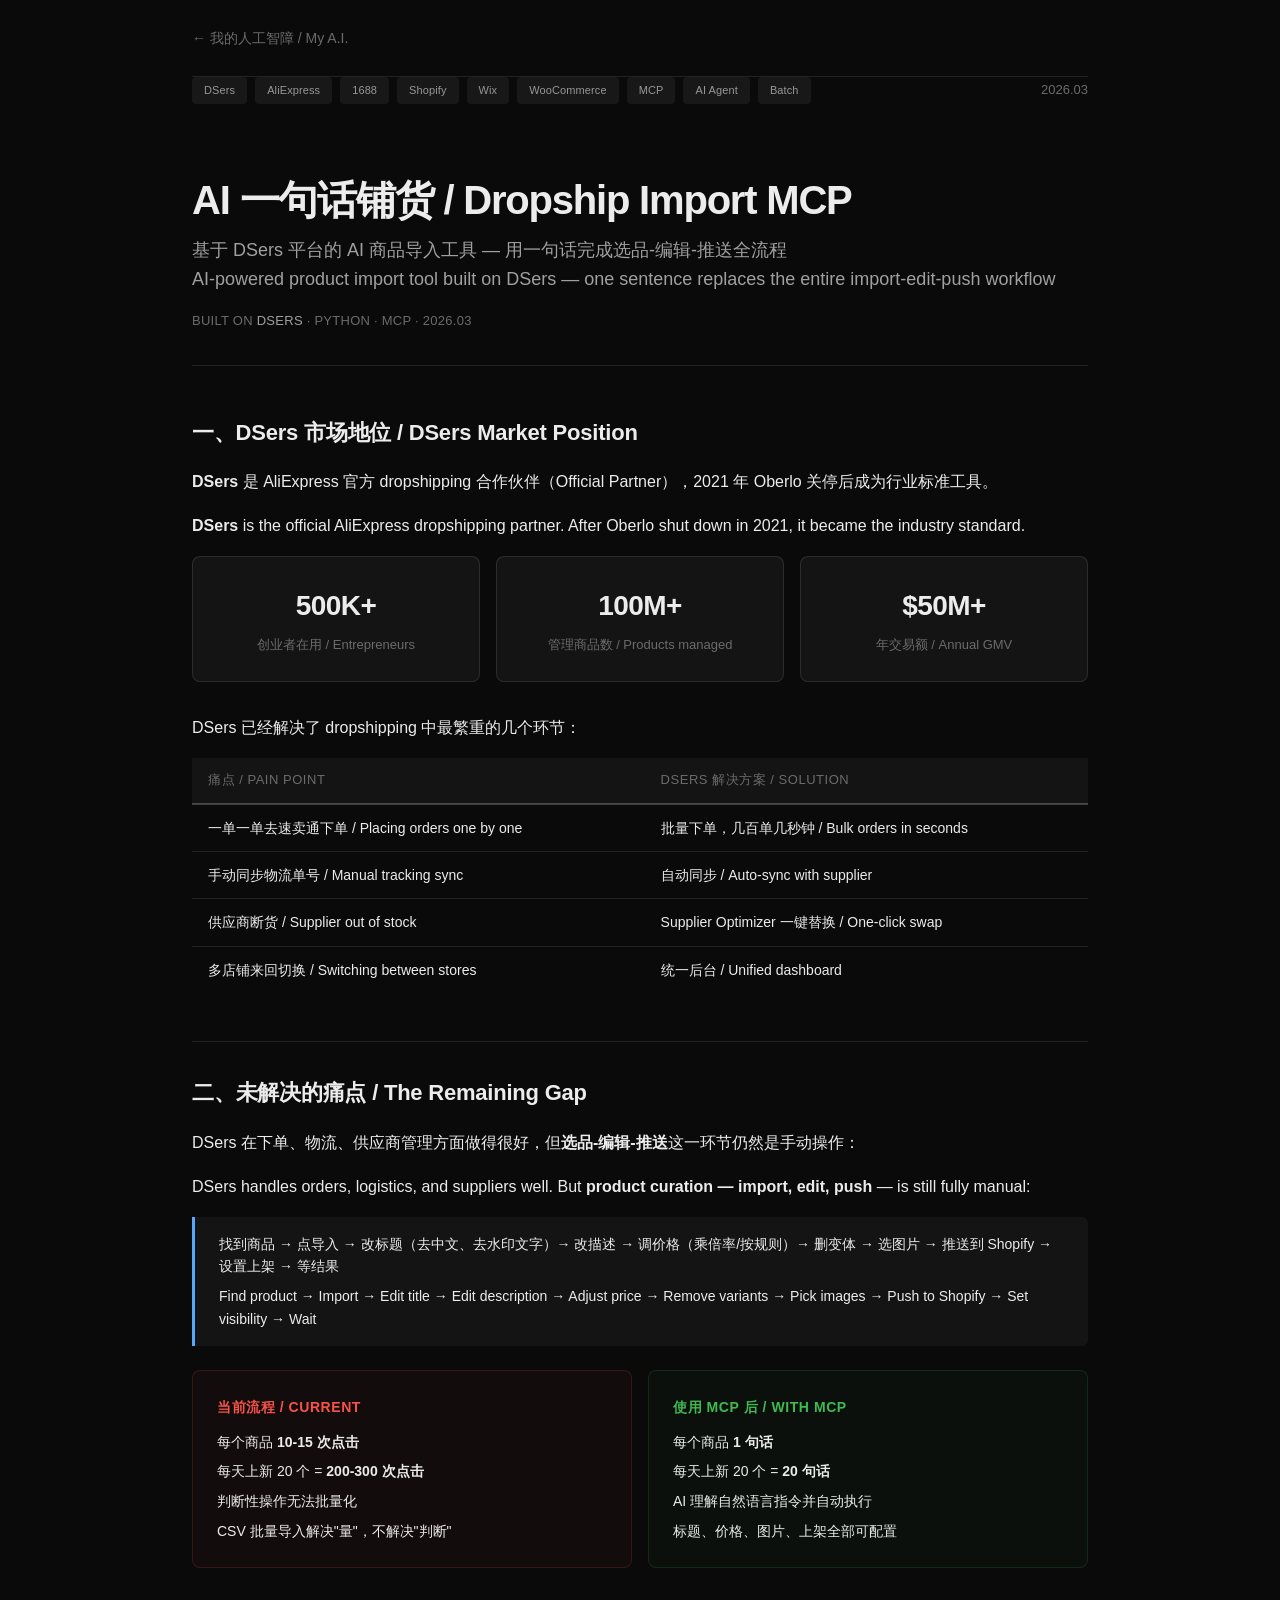
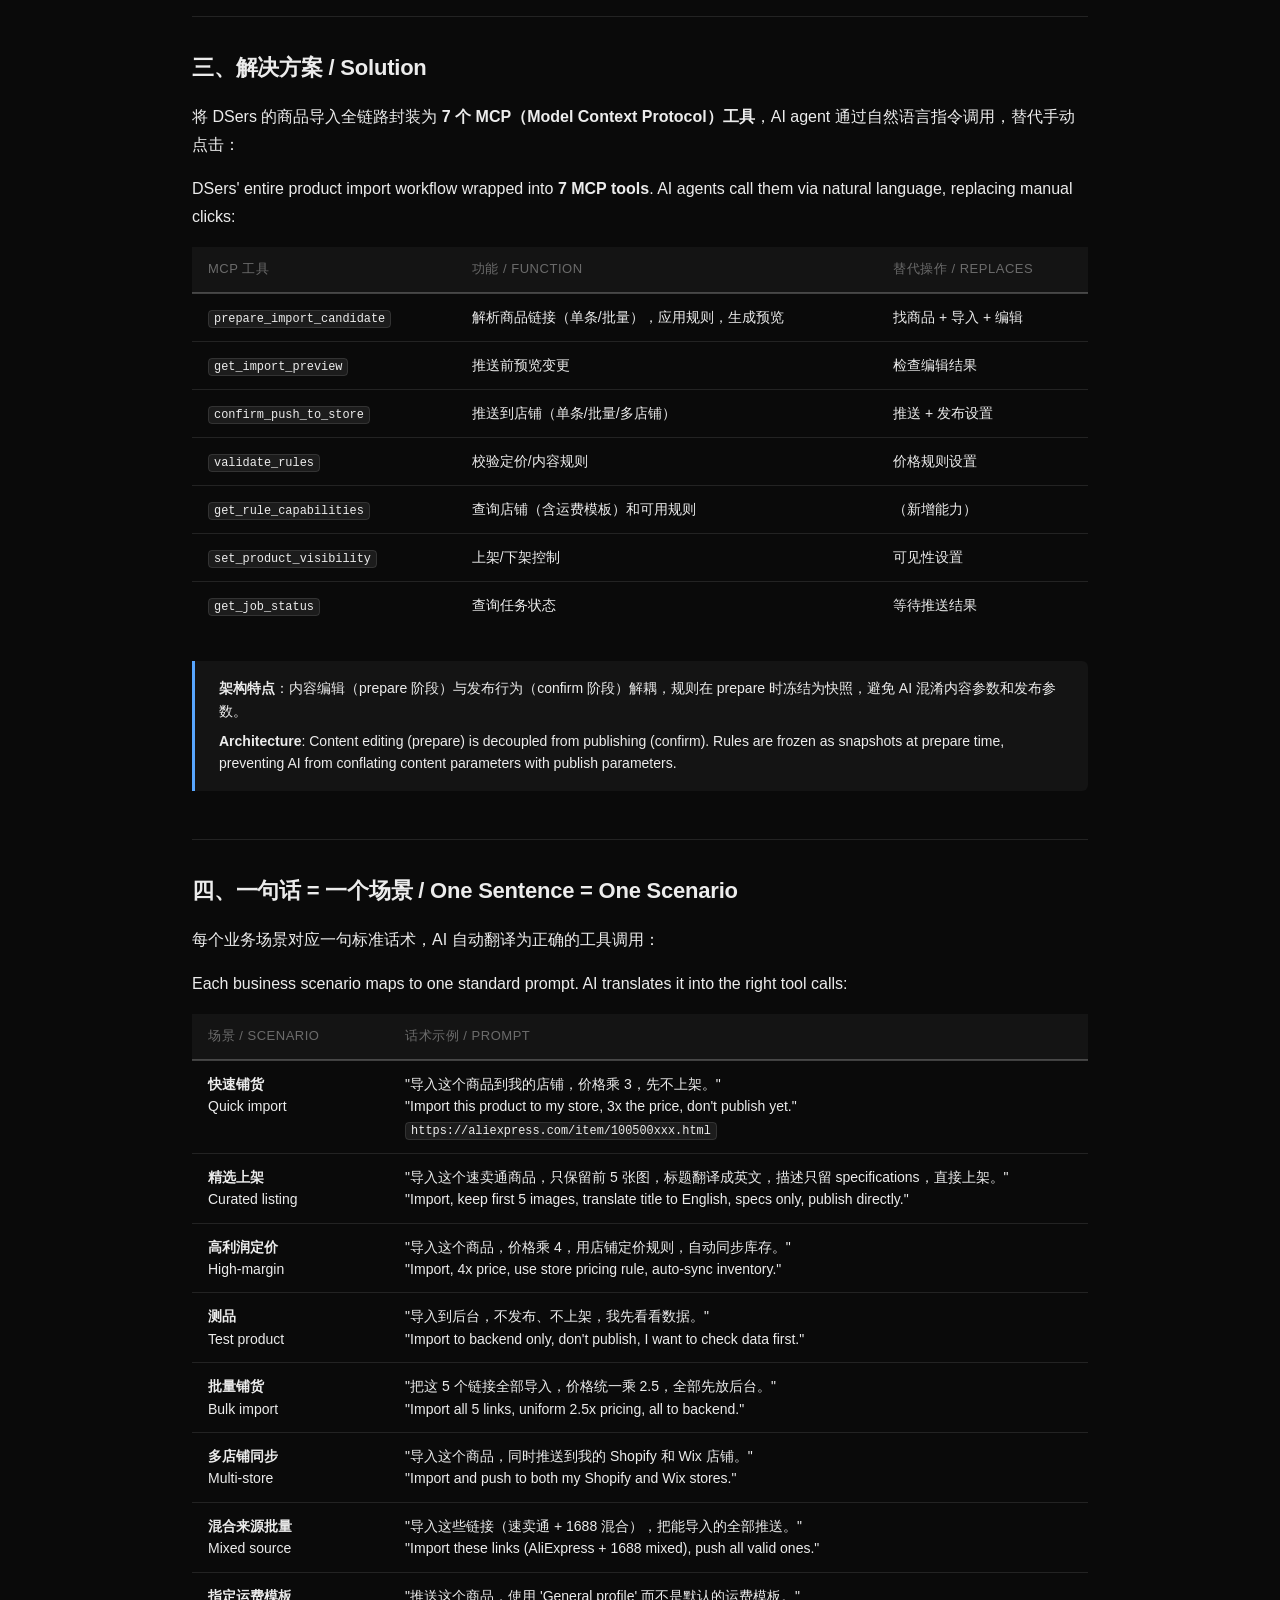
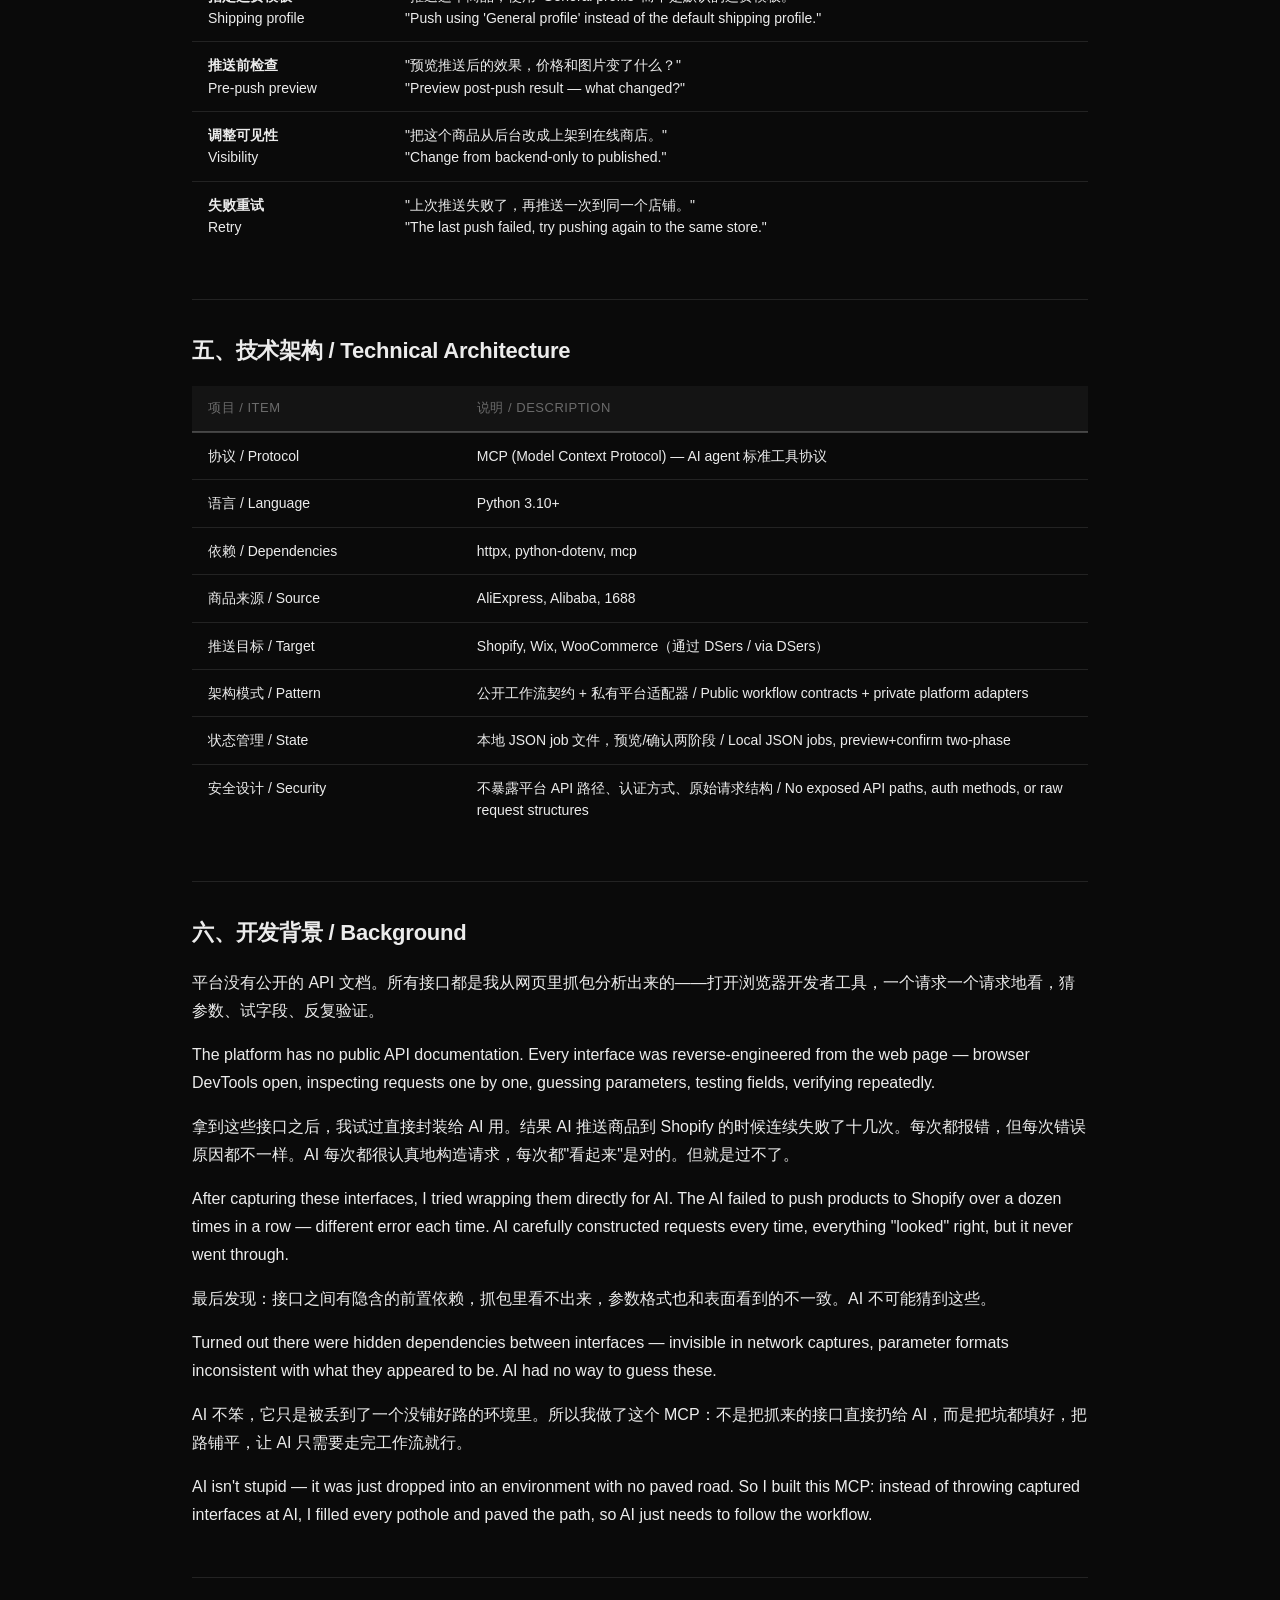
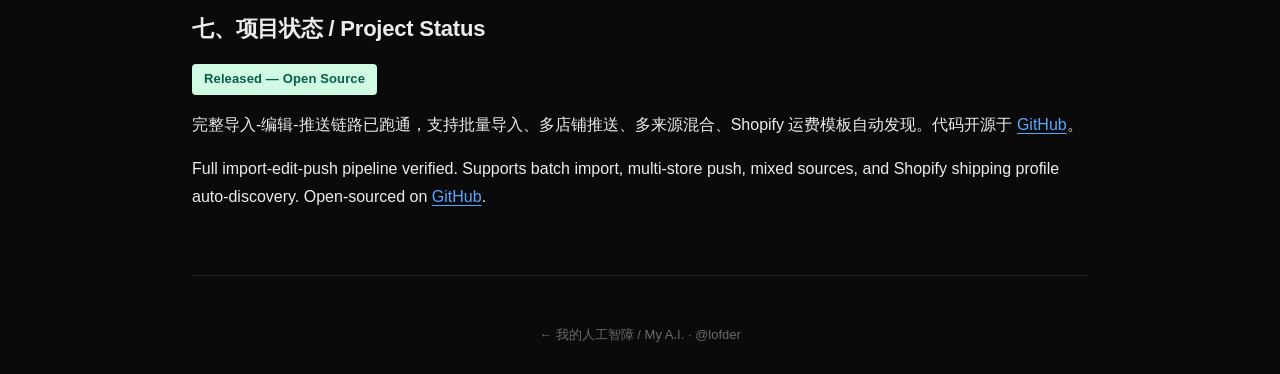
==== commit d96230c2: "Update dropship-import-mcp" ====
--- a/dropship-import-mcp/index.html
+++ b/dropship-import-mcp/index.html
@@ -15,9 +15,13 @@
     <div class="tags">
       <span class="tag">DSers</span>
       <span class="tag">AliExpress</span>
+      <span class="tag">1688</span>
       <span class="tag">Shopify</span>
+      <span class="tag">Wix</span>
+      <span class="tag">WooCommerce</span>
       <span class="tag">MCP</span>
       <span class="tag">AI Agent</span>
+      <span class="tag">Batch</span>
     </div>
     <div class="date">2026.03</div>
   </div>
@@ -99,11 +103,11 @@
 
     <table>
       <tr><th>MCP 工具</th><th>功能 / Function</th><th>替代操作 / Replaces</th></tr>
-      <tr><td><code>prepare_import_candidate</code></td><td>解析商品链接，应用规则，生成预览</td><td>找商品 + 导入 + 编辑</td></tr>
+      <tr><td><code>prepare_import_candidate</code></td><td>解析商品链接（单条/批量），应用规则，生成预览</td><td>找商品 + 导入 + 编辑</td></tr>
       <tr><td><code>get_import_preview</code></td><td>推送前预览变更</td><td>检查编辑结果</td></tr>
-      <tr><td><code>confirm_push_to_store</code></td><td>推送到 Shopify</td><td>推送 + 发布设置</td></tr>
+      <tr><td><code>confirm_push_to_store</code></td><td>推送到店铺（单条/批量/多店铺）</td><td>推送 + 发布设置</td></tr>
       <tr><td><code>validate_rules</code></td><td>校验定价/内容规则</td><td>价格规则设置</td></tr>
-      <tr><td><code>get_rule_capabilities</code></td><td>查询可用规则</td><td>（新增能力）</td></tr>
+      <tr><td><code>get_rule_capabilities</code></td><td>查询店铺（含运费模板）和可用规则</td><td>（新增能力）</td></tr>
       <tr><td><code>set_product_visibility</code></td><td>上架/下架控制</td><td>可见性设置</td></tr>
       <tr><td><code>get_job_status</code></td><td>查询任务状态</td><td>等待推送结果</td></tr>
     </table>
@@ -138,11 +142,19 @@
       </tr>
       <tr>
         <td><strong>批量铺货</strong><br>Bulk import</td>
-        <td>"把这 5 个速卖通链接全部导入，价格统一乘 2.5，全部先放后台。"<br>"Import all 5 links, uniform 2.5x pricing, all to backend."</td>
-      </tr>
-      <tr>
-        <td><strong>替换供应商</strong><br>Swap supplier</td>
-        <td>"换成这个新链接的供应商，价格和标题保持不变。"<br>"Switch to new supplier link, keep price and title."</td>
+        <td>"把这 5 个链接全部导入，价格统一乘 2.5，全部先放后台。"<br>"Import all 5 links, uniform 2.5x pricing, all to backend."</td>
+      </tr>
+      <tr>
+        <td><strong>多店铺同步</strong><br>Multi-store</td>
+        <td>"导入这个商品，同时推送到我的 Shopify 和 Wix 店铺。"<br>"Import and push to both my Shopify and Wix stores."</td>
+      </tr>
+      <tr>
+        <td><strong>混合来源批量</strong><br>Mixed source</td>
+        <td>"导入这些链接（速卖通 + 1688 混合），把能导入的全部推送。"<br>"Import these links (AliExpress + 1688 mixed), push all valid ones."</td>
+      </tr>
+      <tr>
+        <td><strong>指定运费模板</strong><br>Shipping profile</td>
+        <td>"推送这个商品，使用 'General profile' 而不是默认的运费模板。"<br>"Push using 'General profile' instead of the default shipping profile."</td>
       </tr>
       <tr>
         <td><strong>推送前检查</strong><br>Pre-push preview</td>
@@ -151,6 +163,10 @@
       <tr>
         <td><strong>调整可见性</strong><br>Visibility</td>
         <td>"把这个商品从后台改成上架到在线商店。"<br>"Change from backend-only to published."</td>
+      </tr>
+      <tr>
+        <td><strong>失败重试</strong><br>Retry</td>
+        <td>"上次推送失败了，再推送一次到同一个店铺。"<br>"The last push failed, try pushing again to the same store."</td>
       </tr>
     </table>
 
@@ -161,8 +177,8 @@
       <tr><td>协议 / Protocol</td><td>MCP (Model Context Protocol) — AI agent 标准工具协议</td></tr>
       <tr><td>语言 / Language</td><td>Python 3.10+</td></tr>
       <tr><td>依赖 / Dependencies</td><td>httpx, python-dotenv, mcp</td></tr>
-      <tr><td>商品来源 / Source</td><td>AliExpress（速卖通）</td></tr>
-      <tr><td>推送目标 / Target</td><td>Shopify（通过 DSers / via DSers）</td></tr>
+      <tr><td>商品来源 / Source</td><td>AliExpress, Alibaba, 1688</td></tr>
+      <tr><td>推送目标 / Target</td><td>Shopify, Wix, WooCommerce（通过 DSers / via DSers）</td></tr>
       <tr><td>架构模式 / Pattern</td><td>公开工作流契约 + 私有平台适配器 / Public workflow contracts + private platform adapters</td></tr>
       <tr><td>状态管理 / State</td><td>本地 JSON job 文件，预览/确认两阶段 / Local JSON jobs, preview+confirm two-phase</td></tr>
       <tr><td>安全设计 / Security</td><td>不暴露平台 API 路径、认证方式、原始请求结构 / No exposed API paths, auth methods, or raw request structures</td></tr>
@@ -184,10 +200,10 @@
 
     <h2>七、项目状态 / Project Status</h2>
 
-    <p><span class="status-tag">Testing — Private Repository</span></p>
-
-    <p>当前正在跑通完整的导入-编辑-推送链路，确保各种边界情况正确处理。预计近期公开发布。</p>
-    <p>Currently running through the full import-edit-push pipeline, verifying edge case handling. Public release planned soon.</p>
+    <p><span class="status-tag" style="background:#d1fae5;color:#065f46;">Released — Open Source</span></p>
+
+    <p>完整导入-编辑-推送链路已跑通，支持批量导入、多店铺推送、多来源混合、Shopify 运费模板自动发现。代码开源于 <a href="https://github.com/lofder/dsers-dropship-mcp">GitHub</a>。</p>
+    <p>Full import-edit-push pipeline verified. Supports batch import, multi-store push, mixed sources, and Shopify shipping profile auto-discovery. Open-sourced on <a href="https://github.com/lofder/dsers-dropship-mcp">GitHub</a>.</p>
 
   </article>
 
